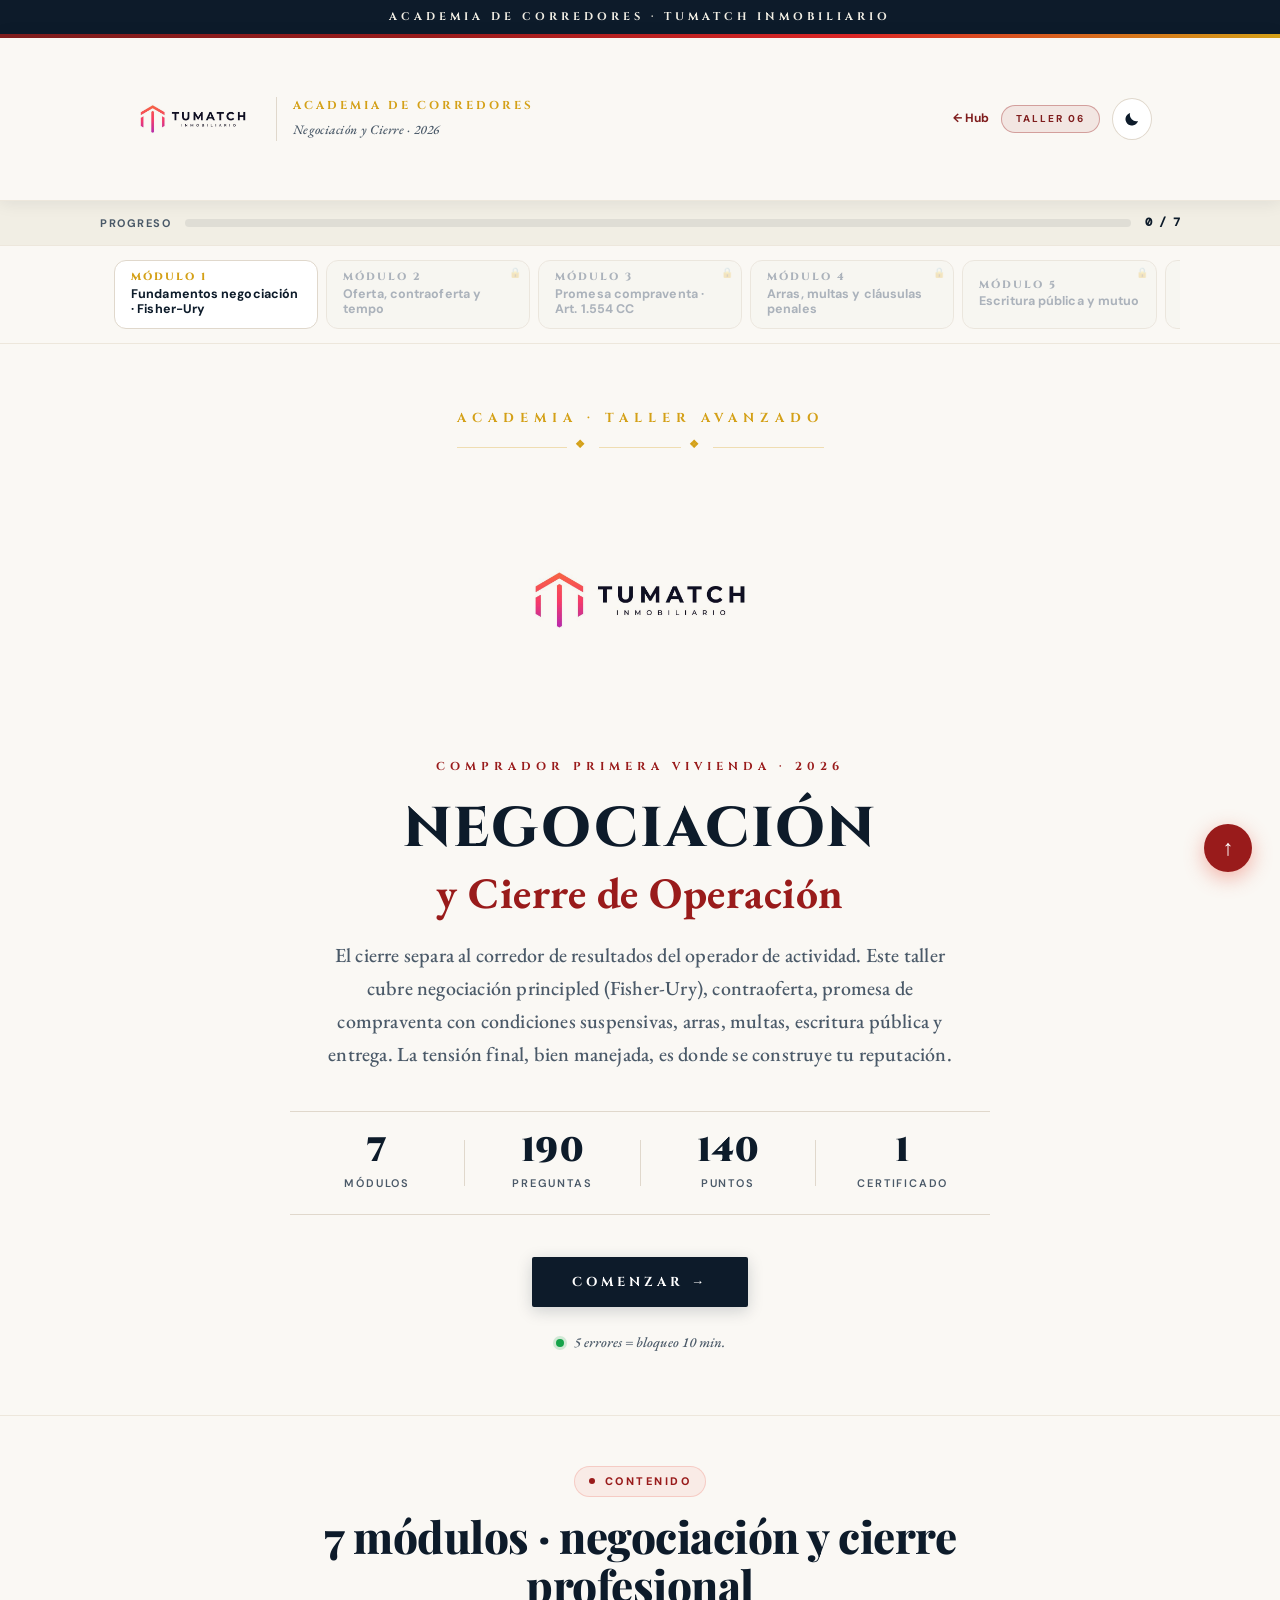
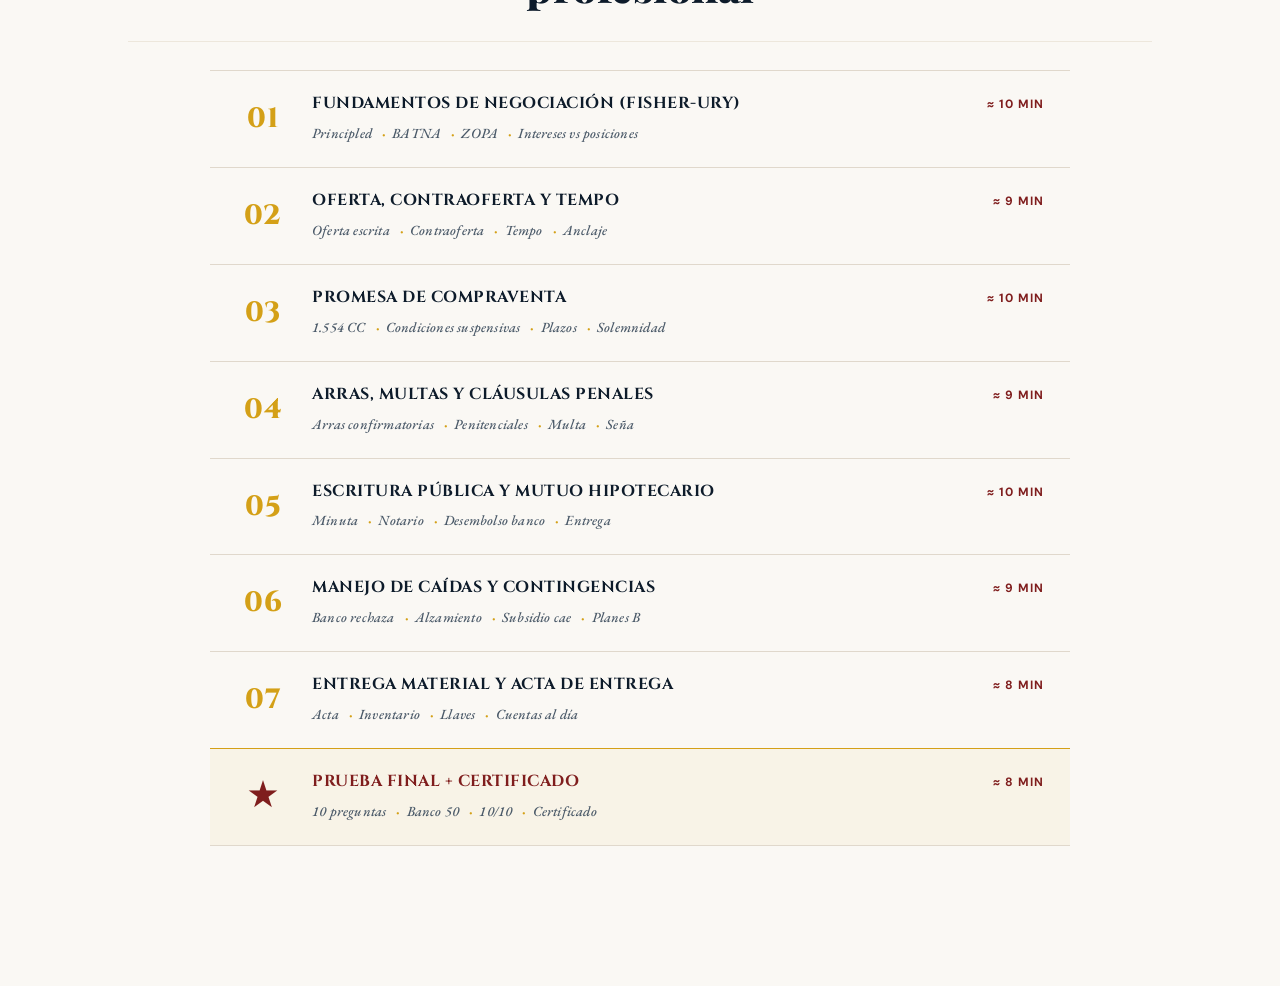
==== negociacion-cierre/index.html @ 911411d3 "Initial release · Academia Avanzada Comprador Primera Vivienda · 7 talleres avanzados 7 talleres con" ====
<!DOCTYPE html>
<html lang="es">
<head>
<meta charset="UTF-8"><meta name="viewport" content="width=device-width, initial-scale=1.0">
<title>TuMatch · Taller Avanzado · Negociación y Cierre</title>
<meta name="description" content="Taller avanzado TuMatch sobre negociación y cierre del primera vivienda: promesa, condiciones suspensivas, multas, contraoferta, negociación principled Fisher-Ury, arras y escritura.">
<link rel="preconnect" href="https://fonts.googleapis.com"><link rel="preconnect" href="https://fonts.gstatic.com" crossorigin>
<link href="https://fonts.googleapis.com/css2?family=Cormorant+Garamond:ital,wght@0,500;0,600;0,700;1,500;1,700&family=Cinzel:wght@500;600;700;800;900&family=EB+Garamond:ital,wght@0,400;0,500;0,600;0,700;0,800;1,400;1,600;1,700&display=swap" rel="stylesheet">
<link rel="stylesheet" href="../styles.css">
<script>(function(){ try{ var s = localStorage.getItem('tumatch_theme'); if (s === 'dark' || s === 'light') document.documentElement.setAttribute('data-theme', s); }catch(e){} })();</script>
<style>
:root{--coral:#991B1B;--coralDk:#7F1D1D;--pink:#B91C1C;--mag:#DC2626;--gold:#D4A017;--purple:#7F1D1D;--teal:#0EA5A0}
.grad-stripe{background:linear-gradient(90deg,#7F1D1D,#991B1B,#DC2626,#D4A017)!important}
.progress-fill{background:linear-gradient(90deg,#7F1D1D,#991B1B,#DC2626)!important}
.taller-badge{color:#7F1D1D!important;background:rgba(153,27,27,.08)!important;border-color:rgba(153,27,27,.35)!important}
.brand-tagline-l1{color:#D4A017!important}.hero-eyebrow-line{color:#991B1B!important}.hero-title em{color:#991B1B!important}.sec-tag .dot{background:#991B1B!important}
</style>
</head>
<body>
<div class="academy-bar"><span class="academy-bar-inner">Academia de Corredores · TuMatch Inmobiliario</span></div>
<header class="hdr"><div class="grad-stripe"></div><div class="hdr-row">
<a class="brand-logo" href="#" onclick="TMApp.goToModule(0);return false;"><img class="brand-img" id="brandLogoImg" src="assets/tumatch_horizontal_positivo.jpg" alt="TuMatch"><div class="brand-tagline"><div class="brand-tagline-l1">Academia de Corredores</div><div class="brand-tagline-l2">Negociación y Cierre · 2026</div></div></a>
<div class="hdr-actions"><a href="../" style="font-size:12px;text-decoration:none;color:#7F1D1D;font-weight:700">← Hub</a><span class="taller-badge">Taller 06</span><button class="theme-toggle" id="themeToggle"><svg class="tt-sun" viewBox="0 0 24 24" width="18" height="18"><circle cx="12" cy="12" r="4.5" fill="currentColor"/><g stroke="currentColor" stroke-width="1.8" stroke-linecap="round"><line x1="12" y1="2.5" x2="12" y2="5"/><line x1="12" y1="19" x2="12" y2="21.5"/><line x1="2.5" y1="12" x2="5" y2="12"/><line x1="19" y1="12" x2="21.5" y2="12"/></g></svg><svg class="tt-moon" viewBox="0 0 24 24" width="18" height="18"><path d="M20 14.5A8.5 8.5 0 0 1 9.5 4 8.5 8.5 0 1 0 20 14.5Z" fill="currentColor"/></svg></button></div>
</div></header>
<div class="progress-wrap"><div class="progress-inner"><span class="progress-label">Progreso</span><div class="progress-track"><div class="progress-fill" id="progressFill" style="width:0%"></div></div><span class="progress-num" id="progressNum">0 / 7</span></div></div>
<nav class="modnav"><div class="modnav-inner" id="modnavInner"></div></nav>

<section class="module active" id="mod-0"><div class="hero-new"><div class="hero-new-inner">
<div class="hero-academy-mark">Academia · Taller Avanzado</div>
<img class="hero-logo" id="heroLogoImg" src="assets/tumatch_horizontal_positivo.jpg" alt="TuMatch">
<div class="hero-eyebrow-line">Comprador Primera Vivienda · 2026</div>
<h1 class="hero-title">Negociación<br><em>y Cierre de Operación</em></h1>
<p class="hero-lead">El cierre separa al corredor de resultados del operador de actividad. Este taller cubre negociación principled (Fisher-Ury), contraoferta, promesa de compraventa con condiciones suspensivas, arras, multas, escritura pública y entrega. La tensión final, bien manejada, es donde se construye tu reputación.</p>
<div class="hero-meta"><div class="hero-meta-item"><div class="hero-meta-num">7</div><div class="hero-meta-lbl">Módulos</div></div><div class="hero-meta-sep"></div><div class="hero-meta-item"><div class="hero-meta-num">190</div><div class="hero-meta-lbl">Preguntas</div></div><div class="hero-meta-sep"></div><div class="hero-meta-item"><div class="hero-meta-num">140</div><div class="hero-meta-lbl">Puntos</div></div><div class="hero-meta-sep"></div><div class="hero-meta-item"><div class="hero-meta-num">1</div><div class="hero-meta-lbl">Certificado</div></div></div>
<div id="resumeBanner" class="resume-banner" style="display:none"><div class="resume-banner-icon">📖</div><div class="resume-banner-body"><div class="resume-banner-title">Avance guardado</div><div class="resume-banner-text" id="resumeBannerText">Continúa donde quedaste.</div></div><button class="btn btn-primary resume-banner-btn" id="resumeBannerBtn">Continuar →</button></div>
<div class="hero-cta-row"><button class="hero-cta-new" onclick="TMApp.startModule(1)" id="heroStartBtn">Comenzar →</button></div>
<div class="hero-save-hint"><span class="save-dot"></span><span>5 errores = bloqueo 10 min.</span></div>
</div></div>
<div class="page"><div class="sec-header" style="text-align:center"><div class="sec-tag" style="margin-left:auto;margin-right:auto"><span class="dot"></span>Contenido</div><h2 class="sec-h2" style="margin-left:auto;margin-right:auto;max-width:760px">7 módulos · negociación y cierre profesional</h2></div>
<div class="mod-timeline">
<div class="mod-t-item" onclick="TMApp.startModule(1)"><div class="mod-t-num">01</div><div class="mod-t-body"><div class="mod-t-head"><div class="mod-t-title">Fundamentos de negociación (Fisher-Ury)</div><div class="mod-t-time">≈ 10 min</div></div><div class="mod-t-keys"><span>Principled</span><span>BATNA</span><span>ZOPA</span><span>Intereses vs posiciones</span></div></div></div>
<div class="mod-t-item" onclick="TMApp.startModule(2)"><div class="mod-t-num">02</div><div class="mod-t-body"><div class="mod-t-head"><div class="mod-t-title">Oferta, contraoferta y tempo</div><div class="mod-t-time">≈ 9 min</div></div><div class="mod-t-keys"><span>Oferta escrita</span><span>Contraoferta</span><span>Tempo</span><span>Anclaje</span></div></div></div>
<div class="mod-t-item" onclick="TMApp.startModule(3)"><div class="mod-t-num">03</div><div class="mod-t-body"><div class="mod-t-head"><div class="mod-t-title">Promesa de compraventa</div><div class="mod-t-time">≈ 10 min</div></div><div class="mod-t-keys"><span>1.554 CC</span><span>Condiciones suspensivas</span><span>Plazos</span><span>Solemnidad</span></div></div></div>
<div class="mod-t-item" onclick="TMApp.startModule(4)"><div class="mod-t-num">04</div><div class="mod-t-body"><div class="mod-t-head"><div class="mod-t-title">Arras, multas y cláusulas penales</div><div class="mod-t-time">≈ 9 min</div></div><div class="mod-t-keys"><span>Arras confirmatorias</span><span>Penitenciales</span><span>Multa</span><span>Seña</span></div></div></div>
<div class="mod-t-item" onclick="TMApp.startModule(5)"><div class="mod-t-num">05</div><div class="mod-t-body"><div class="mod-t-head"><div class="mod-t-title">Escritura pública y mutuo hipotecario</div><div class="mod-t-time">≈ 10 min</div></div><div class="mod-t-keys"><span>Minuta</span><span>Notario</span><span>Desembolso banco</span><span>Entrega</span></div></div></div>
<div class="mod-t-item" onclick="TMApp.startModule(6)"><div class="mod-t-num">06</div><div class="mod-t-body"><div class="mod-t-head"><div class="mod-t-title">Manejo de caídas y contingencias</div><div class="mod-t-time">≈ 9 min</div></div><div class="mod-t-keys"><span>Banco rechaza</span><span>Alzamiento</span><span>Subsidio cae</span><span>Planes B</span></div></div></div>
<div class="mod-t-item" onclick="TMApp.startModule(7)"><div class="mod-t-num">07</div><div class="mod-t-body"><div class="mod-t-head"><div class="mod-t-title">Entrega material y acta de entrega</div><div class="mod-t-time">≈ 8 min</div></div><div class="mod-t-keys"><span>Acta</span><span>Inventario</span><span>Llaves</span><span>Cuentas al día</span></div></div></div>
<div class="mod-t-item mod-t-final"><div class="mod-t-num">★</div><div class="mod-t-body"><div class="mod-t-head"><div class="mod-t-title">Prueba final + Certificado</div><div class="mod-t-time">≈ 8 min</div></div><div class="mod-t-keys"><span>10 preguntas</span><span>Banco 50</span><span>10/10</span><span>Certificado</span></div></div></div>
</div></div></section>

<section class="module" id="mod-1"><div class="page"><div class="sec-header"><div class="sec-tag"><span class="dot"></span>Módulo 1 · Fundamentos de negociación · Fisher-Ury</div><h2 class="sec-h2">Separar persona de problema, centrar en intereses</h2><p class="sec-desc">El método Principled Negotiation de Fisher y Ury (Harvard Project 1981) es el estándar mundial en negociación compleja. Principios: 1) Separa personas del problema. 2) Céntrate en intereses, no posiciones. 3) Genera opciones de mutuo beneficio. 4) Usa criterios objetivos. Aplicado al corretaje, transforma tensiones en acuerdos sostenibles.</p></div>
<div class="grid-2" style="gap:22px"><div class="card" style="border-left:4px solid #991B1B"><div style="font-size:12px;font-weight:800;color:#7F1D1D;margin-bottom:16px;text-transform:uppercase;letter-spacing:1.5px">Conceptos clave</div><ul class="checklist">
<li><strong>BATNA:</strong> Best Alternative To Negotiated Agreement (qué pasa si no hay acuerdo). El corredor debe conocer el BATNA del cliente para no aceptar acuerdos malos.</li>
<li><strong>ZOPA:</strong> Zone Of Possible Agreement. Intersección entre precio máximo comprador y precio mínimo vendedor.</li>
<li><strong>Intereses vs posiciones:</strong> Posición es "quiero $X"; interés es el por qué detrás (seguridad, tiempo, retirarse).</li>
<li><strong>Opciones creativas:</strong> Plazo extendido, muebles incluidos, cierre diferido, etc. A veces sacan el acuerdo sin tocar precio.</li>
</ul></div><div class="card" style="border-left:4px solid #D4A017"><div style="font-size:12px;font-weight:800;color:#92400E;margin-bottom:16px;text-transform:uppercase;letter-spacing:1.5px">Aplicación a primera vivienda</div><ul class="checklist">
<li>Escucha intereses del vendedor (¿apura venta? ¿piso para retirarse? ¿mudanza al extranjero?)</li>
<li>Presenta oferta con fundamento técnico (tasación, comparables)</li>
<li>Separa personas: no lleves ego tuyo ni del cliente a la mesa</li>
<li>Opciones creativas: incluir muebles, adelantar entrega, diferir pie, etc.</li>
<li>Criterios objetivos: avalúo, tasación, precios comparables validados</li>
</ul></div></div>
<div id="quiz-1" class="quiz-gate"></div></div></section>

<section class="module" id="mod-2"><div class="page"><div class="sec-header"><div class="sec-tag"><span class="dot"></span>Módulo 2 · Oferta, Contraoferta y Tempo</div><h2 class="sec-h2">La coreografía del pre-cierre</h2><p class="sec-desc">La oferta escrita es el primer movimiento formal. La contraoferta, el segundo. El tempo (timing) entre movimientos comunica seriedad o desespero. Una oferta bien estructurada incluye precio, plazo de respuesta, condiciones suspensivas y validez temporal.</p></div>
<div style="overflow-x:auto;margin-bottom:20px"><table class="barrio-table"><thead><tr><th>Elemento</th><th>Descripción</th><th>Buena práctica</th></tr></thead><tbody>
<tr><td><strong>Precio</strong></td><td>Monto ofrecido en UF o $</td><td>Ancla basada en tasación + comparables, no capricho</td></tr>
<tr><td><strong>Plazo respuesta</strong></td><td>Tiempo para que el vendedor acepte/rechace/contraoferte</td><td>48-72 horas habitual; evita urgencias fabricadas</td></tr>
<tr><td><strong>Condiciones suspensivas</strong></td><td>Eventos que deben cumplirse (pre-aprobación, tasación ok, etc.)</td><td>Específicas y verificables; no ambiguas</td></tr>
<tr><td><strong>Validez</strong></td><td>Hasta cuándo es vinculante la oferta</td><td>Coherente con el plazo de respuesta</td></tr>
<tr><td><strong>Condición plazo entrega</strong></td><td>Cuándo se entrega el inmueble</td><td>Alinear con mudanza del vendedor y necesidad del comprador</td></tr>
<tr><td><strong>Seña / reserva</strong></td><td>Monto pagado para reserva (3-5% típico)</td><td>Siempre con recibo y cláusula de devolución si cae condición</td></tr>
</tbody></table></div>
<div id="quiz-2" class="quiz-gate"></div></div></section>

<section class="module" id="mod-3"><div class="page"><div class="sec-header"><div class="sec-tag"><span class="dot"></span>Módulo 3 · Promesa de Compraventa</div><h2 class="sec-h2">El contrato que te obliga antes de la escritura</h2><p class="sec-desc">La promesa de compraventa es contrato regulado por el Art. 1.554 CC: debe ser escrita, contener plazo o condición que fije época de la celebración, especificar de tal modo el contrato que solo falten declaraciones o tradición, y referirse a una cosa lícita. Sin estos requisitos la promesa es nula.</p></div>
<div class="grid-2" style="gap:22px"><div class="card" style="border-left:4px solid #991B1B"><div style="font-size:12px;font-weight:800;color:#7F1D1D;margin-bottom:16px;text-transform:uppercase;letter-spacing:1.5px">Elementos obligatorios Art. 1.554 CC</div><ul class="checklist">
<li>Por escrito (puede ser privada con firmas autorizadas ante notario o escritura pública)</li>
<li>Plazo o condición que fije la época del contrato definitivo</li>
<li>Identificación específica del contrato futuro (precio, inmueble, partes)</li>
<li>Cosa lícita (inmueble no prohibido o afecto)</li>
</ul></div><div class="card" style="border-left:4px solid #D4A017"><div style="font-size:12px;font-weight:800;color:#92400E;margin-bottom:16px;text-transform:uppercase;letter-spacing:1.5px">Condiciones suspensivas típicas</div><ul class="checklist">
<li><strong>Pre-aprobación bancaria</strong> del comprador (banco a elegir)</li>
<li><strong>Tasación bancaria conforme</strong> (valor ≥ X)</li>
<li><strong>Estudio de títulos aprobado</strong> sin observaciones</li>
<li><strong>Alzamiento de hipoteca</strong> del vendedor</li>
<li><strong>Subsidio DS1 aprobado</strong> (si aplica)</li>
<li><strong>Entrega libre de deudas municipales y de gastos comunes</strong></li>
</ul></div></div>
<div class="info-box warn"><span class="info-icon">⚠️</span><div class="info-text"><strong>Plazo típico entre promesa y escritura:</strong> 30 a 60 días. Incluye tasación bancaria, alzamiento de hipoteca si aplica, estudio de títulos, minuta notarial y coordinación de firma. Plazos más largos requieren justificación.</div></div>
<div id="quiz-3" class="quiz-gate"></div></div></section>

<section class="module" id="mod-4"><div class="page"><div class="sec-header"><div class="sec-tag"><span class="dot"></span>Módulo 4 · Arras, Multas y Cláusulas Penales</div><h2 class="sec-h2">Lo que pasa si alguien se arrepiente</h2><p class="sec-desc">Las arras (Art. 1.803 y 1.805 CC) son una cantidad entregada al celebrar la promesa. Pueden ser 'confirmatorias' (parte del precio) o 'penitenciales' (autorizan arrepentimiento con pago). La cláusula penal (Art. 1.535 CC) fija multa por incumplimiento injustificado.</p></div>
<div style="overflow-x:auto;margin-bottom:20px"><table class="barrio-table"><thead><tr><th>Figura</th><th>Función</th><th>Efecto</th></tr></thead><tbody>
<tr><td><strong>Arras confirmatorias</strong></td><td>Parte anticipada del precio</td><td>No autorizan retracto; se imputan al precio final</td></tr>
<tr><td><strong>Arras penitenciales</strong></td><td>Permiten retractarse del contrato</td><td>Comprador pierde arras / Vendedor restituye el doble · Art. 1.803 CC</td></tr>
<tr><td><strong>Cláusula penal</strong></td><td>Multa estipulada por incumplimiento</td><td>Protege al cumplidor; típicamente doble o triple de la seña</td></tr>
<tr><td><strong>Seña de reserva (pre-promesa)</strong></td><td>Pago simbólico para reservar</td><td>Se imputa a precio o se devuelve si la promesa no se concreta</td></tr>
</tbody></table></div>
<div class="info-box info"><span class="info-icon">💡</span><div class="info-text"><strong>Práctica:</strong> si no se especifica, las arras se presumen confirmatorias (no permiten retractarse). Para dar derecho a retractación, la cláusula debe pactarlo expresamente como 'arras penitenciales'. Lee siempre con atención.</div></div>
<div id="quiz-4" class="quiz-gate"></div></div></section>

<section class="module" id="mod-5"><div class="page"><div class="sec-header"><div class="sec-tag"><span class="dot"></span>Módulo 5 · Escritura Pública y Mutuo Hipotecario</div><h2 class="sec-h2">El acto definitivo ante notario</h2><p class="sec-desc">La escritura pública de compraventa se otorga ante notario, con todas las partes presentes o representadas. Incluye el mutuo hipotecario del banco, el alzamiento de hipoteca previa si aplica y la entrega de fondos. Es el acto que transfiere el dominio — pendiente solo de inscripción CBR.</p></div>
<div style="overflow-x:auto;margin-bottom:20px"><table class="barrio-table"><thead><tr><th>Hito</th><th>Responsable</th><th>Resultado</th></tr></thead><tbody>
<tr><td><strong>Revisión de minuta</strong></td><td>Notario + partes + abogados</td><td>Observaciones resueltas antes de firma</td></tr>
<tr><td><strong>Firma escritura compraventa</strong></td><td>Vendedor + comprador + notario</td><td>Documento público otorgado</td></tr>
<tr><td><strong>Firma mutuo hipotecario</strong></td><td>Banco + comprador + notario</td><td>Crédito otorgado con garantía hipotecaria</td></tr>
<tr><td><strong>Alzamiento hipoteca vendedor</strong></td><td>Banco del vendedor + notario</td><td>Inmueble libre de la hipoteca anterior</td></tr>
<tr><td><strong>Pago a vendedor</strong></td><td>Notario retiene hasta inscripción CBR</td><td>Protege al banco comprador y al comprador</td></tr>
<tr><td><strong>Inscripción CBR</strong></td><td>Conservador</td><td>Dominio y hipoteca oficialmente inscritos (10-45 días)</td></tr>
<tr><td><strong>Entrega llaves</strong></td><td>Partes + corredor</td><td>Posesión material al comprador</td></tr>
</tbody></table></div>
<div id="quiz-5" class="quiz-gate"></div></div></section>

<section class="module" id="mod-6"><div class="page"><div class="sec-header"><div class="sec-tag"><span class="dot"></span>Módulo 6 · Caídas y Contingencias</div><h2 class="sec-h2">Qué hacer cuando algo se rompe</h2><p class="sec-desc">10-20% de las promesas de primera vivienda tienen algún contratiempo: banco que cambia términos, tasación baja, subsidio que no aparece, alzamiento que se atasca, Dicom que aparece tarde. El corredor profesional anticipa, comunica proactivamente y sostiene la operación con planes B pensados con antelación.</p></div>
<div style="overflow-x:auto;margin-bottom:20px"><table class="barrio-table"><thead><tr><th>Contingencia</th><th>Acción del corredor</th><th>Plan B</th></tr></thead><tbody>
<tr><td><strong>Banco cambia tasa post pre-aprobación</strong></td><td>Verificar condiciones oficiales; negociar con ejecutivo</td><td>Presentar alternativas de los otros 2 bancos pre-aprobados</td></tr>
<tr><td><strong>Tasación bajo precio pactado</strong></td><td>Comunicar al vendedor; renegociar o aumentar pie</td><td>Pedir re-tasación con comparables adicionales / segundo banco</td></tr>
<tr><td><strong>Subsidio MINVU rechazado o atrasado</strong></td><td>Apelar; postular siguiente llamado</td><td>Leasing habitacional con convenios DS1</td></tr>
<tr><td><strong>Alzamiento hipoteca vendedor atasca</strong></td><td>Coordinar banco vendedor + vendedor; mediar</td><td>Extender plazo promesa o pago parcial como garantía</td></tr>
<tr><td><strong>Dicom inesperado del comprador</strong></td><td>Documentar cierres y pagar pendientes</td><td>Re-presentar al banco tras actualización; leasing como plan B</td></tr>
<tr><td><strong>Vendedor se arrepiente</strong></td><td>Activar cláusula penal o arras penitenciales</td><td>Compensación + reasignación del comprador a otra propiedad</td></tr>
<tr><td><strong>Certificado CBR con observación</strong></td><td>Resolver con abogado antes de firma</td><td>Extender plazo promesa; si no se resuelve, activar condición suspensiva</td></tr>
</tbody></table></div>
<div class="info-box warn"><span class="info-icon">🛡️</span><div class="info-text"><strong>Regla:</strong> comunica las contingencias 48 horas antes de la fecha crítica, no el mismo día. El cliente se siente acompañado; no sorprendido.</div></div>
<div id="quiz-6" class="quiz-gate"></div></div></section>

<section class="module" id="mod-7"><div class="page"><div class="sec-header"><div class="sec-tag"><span class="dot"></span>Módulo 7 · Entrega Material y Acta de Entrega</div><h2 class="sec-h2">El cierre operativo · donde se gana o pierde el referido</h2><p class="sec-desc">La entrega material es el último acto operativo. Un acta bien hecha protege al comprador y cierra limpiamente el ciclo. Los detalles de esta etapa construyen (o destruyen) la confianza final. Aquí se gana o pierde el NPS y, con él, los referidos.</p></div>
<div class="grid-2" style="gap:22px"><div class="card" style="border-left:4px solid #991B1B"><div style="font-size:12px;font-weight:800;color:#7F1D1D;margin-bottom:16px;text-transform:uppercase;letter-spacing:1.5px">Acta de entrega: qué incluir</div><ul class="checklist">
<li>Fecha, hora, lugar de la entrega</li>
<li>Partes presentes (vendedor + comprador + corredor)</li>
<li><strong>Inventario:</strong> muebles, artefactos, llaves, controles, tarjetas</li>
<li>Estado de conservación: observaciones + fotos adjuntas</li>
<li>Lecturas de servicios: medidor eléctrico, agua, gas</li>
<li>Certificados entregados: uso en copropiedad, manual, planos, libros</li>
<li>Firmas de ambas partes + corredor testigo</li>
</ul></div><div class="card" style="border-left:4px solid #D4A017"><div style="font-size:12px;font-weight:800;color:#92400E;margin-bottom:16px;text-transform:uppercase;letter-spacing:1.5px">Checklist pre-entrega (48 horas antes)</div><ul class="checklist">
<li>Cuentas de servicios al día (luz, agua, gas, internet, TV cable)</li>
<li>Gastos comunes al día + certificado del administrador</li>
<li>Contribuciones al día según periodo del vendedor</li>
<li>Llaves originales, copias y de cerraduras adicionales</li>
<li>Controles de portón, alarma, TV digital</li>
<li>Manual del hogar entregado (si es nuevo)</li>
<li>Propiedad limpia y vacía (o con inventario pactado)</li>
</ul></div></div>
<div class="info-box info"><span class="info-icon">🏆</span><div class="info-text"><strong>Regla de oro TuMatch:</strong> el día de la entrega, agrega algo pequeño pero memorable (canasta de bienvenida, nota manuscrita, tarjeta con tus contactos). Ese detalle sobrevive en la memoria del cliente durante años — y se convierte en referidos.</div></div>
<div id="quiz-7" class="quiz-gate"></div></div></section>

<section class="module" id="mod-final"><div class="page"><div class="final-test-intro"><h2>Prueba final · 10 preguntas</h2><p>Dominio completo de negociación y cierre. 10/10 aprueba. Banco rotativo de 50.</p><div class="test-stats"><div class="test-stat"><div class="num">10</div><div class="lbl">Mostradas</div></div><div class="test-stat"><div class="num">50</div><div class="lbl">Banco</div></div><div class="test-stat"><div class="num">10/10</div><div class="lbl">Aprobar</div></div></div></div><div id="final-quiz"></div></div></section>

<section class="module" id="mod-done"><div class="page"><div class="sec-header" style="text-align:center"><div class="sec-tag" style="margin-left:auto;margin-right:auto"><span class="dot"></span>Conclusión</div><h2 class="sec-h2" style="margin-left:auto;margin-right:auto;max-width:700px">Dominas el cierre profesional</h2></div>
<div class="cert-section" style="margin-top:50px"><div class="sec-header"><div class="sec-tag"><span class="dot"></span>Certificado</div><h2 class="sec-h2">Descarga tu certificado</h2></div>
<div class="cert-name-form"><label for="tmCertNameInput">Nombre completo:</label><input type="text" id="tmCertNameInput" placeholder="Ej: María José Pérez González" maxlength="60" oninput="TMApp.updateCertName(this.value)" autocomplete="name"></div>
<div class="tm-cert" id="tmCert"><div class="tm-cert-border"><div class="tm-cert-corner tl"></div><div class="tm-cert-corner tr"></div><div class="tm-cert-corner bl"></div><div class="tm-cert-corner br"></div>
<div class="tm-cert-logo-block"><img class="tm-cert-logo-img" src="assets/tumatch_horizontal_positivo.jpg" alt="TuMatch"></div>
<div class="tm-cert-eyebrow">Certificado Oficial de Reconocimiento</div>
<h1 class="tm-cert-title">Negociación y Cierre<br><em>Taller Avanzado · Comprador Primera Vivienda</em></h1>
<div class="tm-cert-divider"></div><div class="tm-cert-subtitle">Taller Avanzado 06 · Academia TuMatch · 2026</div>
<p class="tm-cert-intro">Se otorga el presente reconocimiento a</p>
<div class="tm-cert-name" id="tmCertName">_______________________________</div>
<p class="tm-cert-body">Por haber completado satisfactoriamente los siete módulos del taller avanzado sobre negociación y cierre del comprador primera vivienda, demostrando dominio en método Principled (Fisher-Ury), BATNA/ZOPA, oferta y contraoferta, promesa bajo Art. 1.554 CC, arras y cláusulas penales (Arts. 1.803 y 1.535 CC), escritura pública con mutuo hipotecario, manejo de contingencias y entrega material con acta profesional.</p>
<div class="tm-cert-modules-block"><div class="tm-cert-modules-title">Módulos aprobados</div><ol class="tm-cert-modules" id="tmCertModules"></ol><div class="tm-cert-final-badge"><span class="badge-label">Calificación final</span><span class="badge-score">10<span class="badge-slash">/</span>10</span><span class="badge-sub">Aprobada</span></div></div>
<div class="tm-cert-footer"><div class="tm-cert-date" id="tmCertDate">Santiago, —</div><div class="tm-cert-seal"><div class="tm-cert-seal-mark"><img src="assets/tumatch_simbolo_positivo.jpg" alt="TuMatch"></div><div class="tm-cert-seal-label">Sello de<br>reconocimiento</div></div><div class="tm-cert-sign"><div class="tm-cert-stamp"><svg viewBox="0 0 240 240" class="tm-cert-stamp-svg"><defs><path id="tmAT6" d="M 34,120 A 86,86 0 0 1 206,120" fill="none"/><path id="tmAB6" d="M 38,120 A 82,82 0 0 0 202,120" fill="none"/></defs><circle cx="120" cy="120" r="114" fill="none" stroke="#0D1B2A" stroke-width="4"/><circle cx="120" cy="120" r="108" fill="none" stroke="#D4A017" stroke-width="0.8"/><circle cx="120" cy="120" r="100" fill="none" stroke="#991B1B" stroke-width="2.2"/><text font-family="Cinzel" font-size="12" font-weight="800" letter-spacing="4.5" fill="#0D1B2A"><textPath href="#tmAT6" startOffset="50%" text-anchor="middle">TUMATCH · INMOBILIARIO</textPath></text><text font-family="Cinzel" font-size="9" font-weight="700" letter-spacing="5" fill="#7F1D1D"><textPath href="#tmAB6" startOffset="50%" text-anchor="middle">CIERRE · 2026</textPath></text><text x="120" y="108" font-family="Cinzel" font-size="12" font-weight="700" letter-spacing="3.5" text-anchor="middle" fill="#0D1B2A">APROBADO</text><text x="120" y="140" font-family="Cinzel" font-size="28" font-weight="900" letter-spacing="3" text-anchor="middle" fill="#991B1B">10/10</text><text x="120" y="168" font-family="EB Garamond" font-style="italic" font-weight="600" font-size="13" text-anchor="middle" fill="#0D1B2A">corredor certificado</text></svg></div><div class="tm-cert-sign-line"></div><div class="tm-cert-sign-name">Dirección de Taller</div><div class="tm-cert-sign-role">TuMatch Inmobiliario</div></div></div>
</div></div>
<div class="tm-cert-actions"><button class="btn btn-primary" onclick="TMApp.printCertificate()">🖨️ Imprimir</button><button class="btn btn-success" onclick="TMApp.downloadCertificate(this)">⬇️ Descargar PNG</button></div>
</div>
<div style="margin-top:60px"><div class="sec-header"><div class="sec-tag"><span class="dot"></span>Reglas de oro</div><h2 class="sec-h2">10 reglas de negociación y cierre</h2></div><div id="gold-rules" style="display:grid;grid-template-columns:1fr 1fr;gap:18px"></div></div>
<div class="crm-msg"><span style="font-size:56px;display:block;margin-bottom:12px">🤝</span><h3>Aplica hoy</h3><p>En tu próxima oferta, define intereses del vendedor (no solo precio). Estructura la promesa con condiciones suspensivas específicas. Anticipa 2 contingencias posibles.</p><div style="margin-top:26px;display:flex;gap:10px;flex-wrap:wrap;justify-content:center"><a href="../" class="btn btn-light">🎓 Otros talleres</a><button class="btn btn-light" onclick="TMApp.restart()">↻ Reiniciar</button></div></div>
</div></section>

<button class="back-top" onclick="window.scrollTo({top:0,behavior:'smooth'})">↑</button>
<script src="../app-core.js"></script><script src="quiz-data.js"></script><script src="app.js"></script>
</body></html>
---- styles.css ----
@import url('https://fonts.googleapis.com/css2?family=Playfair+Display:ital,wght@0,700;0,800;1,700&family=DM+Sans:wght@300;400;500;600;700&family=DM+Mono:wght@400;500&display=swap');

:root{
  /* Brand — nunca cambia entre temas */
  --brand-navy:#0D1B2A;
  --brand-cream:#FAF8F4;
  --navy:#0D1B2A;
  --navyLt:#152335;
  --navyCard:#1C2F44;
  --coral:#E85D4A;
  --coralDk:#C94432;
  --pink:#E8307A;
  --mag:#C42D8E;
  --purple:#8B2FC9;
  --teal:#0EA5A0;
  --gold:#D4A017;
  --white:#FFFFFF;
  --off:#F6F5F0;
  --warm:#FAF8F4;
  --slate:#4A5968;
  --slateLt:#6B7A8D;
  --light:#B8C5D0;
  --border:#E0D8CC;
  --borderSoft:#EDE7DC;
  --green:#16A34A;
  --greenDk:#15803D;
  --orange:#EA580C;
  --red:#DC2626;
  /* Tokens semánticos de UI (light) */
  --ui-bg:#FAF8F4;
  --ui-surface:#FFFFFF;
  --ui-surface-soft:#F6F5F0;
  --ui-surface-tint:#F1EEE4;
  --ui-text:#0D1B2A;
  --ui-text-soft:#4A5968;
  --ui-text-muted:#6B7A8D;
  --ui-border:#E0D8CC;
  --ui-border-soft:#EDE7DC;
  color-scheme:light;
}
[data-theme="dark"]{
  --ui-bg:#0E1621;
  --ui-surface:#17202E;
  --ui-surface-soft:#141C27;
  --ui-surface-tint:#1C2838;
  --ui-text:#ECECF2;
  --ui-text-soft:#AFBDCE;
  --ui-text-muted:#8B98AB;
  --ui-border:#2A3548;
  --ui-border-soft:#1F2A3B;
  color-scheme:dark;
}
@media (prefers-color-scheme:dark){
  :root:not([data-theme="light"]){
    --ui-bg:#0E1621;
    --ui-surface:#17202E;
    --ui-surface-soft:#141C27;
    --ui-surface-tint:#1C2838;
    --ui-text:#ECECF2;
    --ui-text-soft:#AFBDCE;
    --ui-text-muted:#8B98AB;
    --ui-border:#2A3548;
    --ui-border-soft:#1F2A3B;
    color-scheme:dark;
  }
}

*,*::before,*::after{box-sizing:border-box;margin:0;padding:0}
html{scroll-behavior:smooth}
body{font-family:'DM Sans',sans-serif;background:var(--ui-bg);color:var(--ui-text);line-height:1.65;min-height:100vh;transition:background .25s ease,color .25s ease}

/* ============== ACADEMY BAR (banda superior) ============== */
.academy-bar{background:var(--navy);color:var(--white);text-align:center;padding:8px 20px;font-family:'Cinzel',serif;font-size:11px;font-weight:700;letter-spacing:4px;text-transform:uppercase}
.academy-bar-inner{display:inline-block;color:#F1EEE4}
@media(max-width:700px){.academy-bar{font-size:9.5px;letter-spacing:2.5px;padding:7px 14px}}

/* ============== HEADER (tema claro, igual al certificado) ============== */
.hdr{background:var(--warm);position:sticky;top:0;z-index:100;box-shadow:0 2px 16px rgba(13,27,42,.08);border-bottom:1px solid var(--borderSoft)}
.grad-stripe{height:4px;background:linear-gradient(90deg,var(--coral),var(--pink),var(--mag),var(--purple))}
.hdr-row{max-width:1080px;margin:0 auto;padding:16px 28px;display:flex;align-items:center;justify-content:space-between;gap:16px;flex-wrap:wrap}
.brand-logo{display:inline-flex;align-items:center;gap:18px;text-decoration:none;transition:opacity .15s}
.brand-logo:hover{opacity:.85}
.brand-tagline{display:flex;flex-direction:column;gap:3px;padding-left:16px;border-left:1.5px solid var(--border)}
.brand-tagline-l1{font-family:'Cinzel',serif;font-size:11.5px;font-weight:700;letter-spacing:3px;text-transform:uppercase;color:var(--gold)}
.brand-tagline-l2{font-family:'EB Garamond',serif;font-size:13px;font-style:italic;color:var(--slate);font-weight:500;letter-spacing:.3px}
@media(max-width:820px){.brand-tagline{display:none}}
.brand-img{height:130px;width:auto;display:block;object-fit:contain;mix-blend-mode:multiply}
@media(max-width:700px){.brand-img{height:78px}}
.taller-badge{font-size:10px;font-weight:700;letter-spacing:2px;text-transform:uppercase;color:var(--coralDk);background:rgba(232,93,74,.08);border:1.5px solid rgba(232,93,74,.35);border-radius:20px;padding:5px 14px}

/* ============== PROGRESS BAR ============== */
.progress-wrap{background:#F1EEE4;padding:12px 28px;border-bottom:1px solid var(--borderSoft)}
.progress-inner{max-width:1080px;margin:0 auto;display:flex;align-items:center;gap:14px;flex-wrap:wrap}
.progress-label{font-size:11px;font-weight:700;letter-spacing:1.5px;text-transform:uppercase;color:var(--slate);white-space:nowrap}
.progress-track{flex:1;min-width:200px;height:8px;background:rgba(13,27,42,.08);border-radius:20px;overflow:hidden;position:relative}
.progress-fill{height:100%;background:linear-gradient(90deg,var(--coral),var(--pink),var(--mag));border-radius:20px;transition:width .5s cubic-bezier(.22,.61,.36,1)}
.progress-num{font-family:'DM Mono',monospace;font-size:12px;font-weight:700;color:var(--navy);white-space:nowrap}

/* ============== MODULE NAV ============== */
.modnav{background:var(--warm);padding:0 28px;overflow-x:auto;border-bottom:1px solid var(--borderSoft)}
.modnav-inner{max-width:1080px;margin:0 auto;display:flex;gap:4px;padding:10px 0;white-space:nowrap}
.modnav-btn{padding:8px 16px;border-radius:8px;border:1px solid transparent;background:transparent;font-family:'DM Sans',sans-serif;font-size:12px;font-weight:600;color:var(--slate);cursor:pointer;transition:all .15s;flex-shrink:0;display:inline-flex;align-items:center;gap:7px;position:relative}
.modnav-btn .mod-n{font-family:'DM Mono',monospace;font-size:10px;opacity:.7}
.modnav-btn:hover:not(.locked){color:var(--navy);background:rgba(13,27,42,.05)}
.modnav-btn.active{color:var(--coralDk);background:rgba(232,93,74,.1);border-color:rgba(232,93,74,.35)}
.modnav-btn.locked{color:rgba(74,89,104,.4);cursor:not-allowed}
.modnav-btn.locked::after{content:'🔒';font-size:10px;margin-left:2px}
.modnav-btn.done{color:var(--greenDk)}
.modnav-btn.done::after{content:'✓';font-size:11px;margin-left:2px;color:var(--green)}

/* ============== MODULE SECTIONS ============== */
.module{display:none;animation:fadeIn .35s ease}
.module.active{display:block}
@keyframes fadeIn{from{opacity:0;transform:translateY(8px)}to{opacity:1;transform:translateY(0)}}

.page{max-width:1080px;margin:0 auto;padding:50px 28px 80px}

/* ============== HERO INTRO (legacy) ============== */
.hero{background:var(--warm);padding:60px 28px 70px;text-align:center;position:relative;color:var(--navy)}
.hero-inner{max-width:760px;margin:0 auto;position:relative;z-index:2}
.hero-eyebrow{display:inline-block;font-size:11px;font-weight:700;letter-spacing:3px;text-transform:uppercase;color:var(--coralDk);margin-bottom:24px}
.hero h1{font-family:'Cinzel',serif;font-size:clamp(30px,5vw,52px);line-height:1.12;margin-bottom:20px;font-weight:800;text-transform:uppercase;letter-spacing:1.5px}
.hero h1 em{color:var(--coralDk);font-style:normal;font-family:'EB Garamond',serif;text-transform:none;font-weight:700}
.hero-desc{font-size:17px;color:var(--slate);max-width:620px;margin:0 auto 36px;line-height:1.75;font-family:'EB Garamond',serif;font-weight:500}
.hero-pills{display:none}
.hero-cta{display:inline-flex;align-items:center;gap:10px;background:var(--navy);color:var(--white);border:none;border-radius:2px;padding:14px 36px;font-family:'Cinzel',serif;font-size:13px;font-weight:700;letter-spacing:3px;text-transform:uppercase;cursor:pointer;transition:all .2s}
.hero-cta:hover{background:var(--coralDk);transform:translateY(-1px)}

/* ============== HERO NEW (minimalista, tema claro) ============== */
.hero-new{background:var(--warm);padding:60px 28px 60px;text-align:center;position:relative;color:var(--navy);border-bottom:1px solid var(--borderSoft)}
.hero-new-inner{max-width:860px;margin:0 auto}
.hero-academy-mark{font-family:'Cinzel',serif;font-size:13px;font-weight:700;letter-spacing:6px;text-transform:uppercase;color:var(--gold);margin-bottom:22px;padding-bottom:18px;border-bottom:1px solid rgba(212,160,23,.3);display:inline-block;min-width:260px;position:relative}
.hero-academy-mark::before,.hero-academy-mark::after{content:'❖';position:absolute;bottom:-7px;color:var(--gold);font-size:11px;background:var(--warm);padding:0 8px}
.hero-academy-mark::before{left:30%}
.hero-academy-mark::after{right:30%}
.hero-cta-row{display:flex;justify-content:center;gap:14px;flex-wrap:wrap;margin-bottom:22px}
.hero-save-hint{display:inline-flex;align-items:center;gap:10px;margin:0 auto;font-family:'EB Garamond',serif;font-size:14px;color:var(--slate);font-style:italic;max-width:520px;line-height:1.5;font-weight:500}
.save-dot{width:8px;height:8px;border-radius:50%;background:var(--green);box-shadow:0 0 0 3px rgba(22,163,74,.18);flex-shrink:0;animation:savePulse 2.4s ease-in-out infinite}
@keyframes savePulse{0%,100%{box-shadow:0 0 0 3px rgba(22,163,74,.18)}50%{box-shadow:0 0 0 6px rgba(22,163,74,.08)}}

/* ============== RESUME BANNER ============== */
.resume-banner{display:flex;align-items:center;gap:18px;background:linear-gradient(135deg,#FEF9F5,#FFFFFF);border:1.5px solid var(--coral);border-radius:14px;padding:18px 22px;max-width:640px;margin:0 auto 24px;text-align:left;box-shadow:0 4px 18px rgba(232,93,74,.12)}
.resume-banner-icon{font-size:32px;flex-shrink:0}
.resume-banner-body{flex:1;min-width:0}
.resume-banner-title{font-family:'Cinzel',serif;font-size:13px;font-weight:700;letter-spacing:2px;text-transform:uppercase;color:var(--coralDk);margin-bottom:4px}
.resume-banner-text{font-family:'EB Garamond',serif;font-size:15.5px;color:var(--navy);line-height:1.5;font-weight:500}
.resume-banner-btn{flex-shrink:0;white-space:nowrap}
@media(max-width:600px){.resume-banner{flex-direction:column;text-align:center}.resume-banner-btn{width:100%;justify-content:center}}
.hero-logo{height:260px;width:auto;max-width:100%;display:block;margin:0 auto 28px;mix-blend-mode:multiply;object-fit:contain}
@media(max-width:700px){.hero-logo{height:170px;margin-bottom:20px}}
.hero-eyebrow-line{font-family:'Cinzel',serif;font-size:11.5px;font-weight:700;letter-spacing:5px;text-transform:uppercase;color:var(--gold);margin-bottom:22px}
.hero-title{font-family:'Cinzel',serif;font-size:clamp(32px,5.2vw,56px);line-height:1.1;margin-bottom:22px;font-weight:800;color:var(--navy);letter-spacing:2px;text-transform:uppercase}
.hero-title em{color:var(--coralDk);font-style:normal;font-family:'EB Garamond',serif;font-weight:700;letter-spacing:.5px;text-transform:none;display:block;margin-top:8px;font-size:.78em}
.hero-lead{font-family:'EB Garamond',serif;font-size:20px;color:var(--slate);max-width:640px;margin:0 auto 40px;line-height:1.65;font-weight:500;letter-spacing:.2px}

.hero-meta{display:flex;justify-content:center;align-items:stretch;gap:0;flex-wrap:wrap;max-width:700px;margin:0 auto 42px;padding:22px 0;border-top:1px solid var(--border);border-bottom:1px solid var(--border)}
.hero-meta-item{flex:1;min-width:120px;padding:0 18px;text-align:center}
.hero-meta-num{font-family:'Cinzel',serif;font-size:34px;font-weight:900;color:var(--navy);line-height:1;margin-bottom:6px;letter-spacing:1px}
.hero-meta-num .u{font-size:.55em;color:var(--coralDk);font-weight:700;margin-left:2px}
.hero-meta-lbl{font-family:'DM Sans',sans-serif;font-size:11px;font-weight:600;letter-spacing:1.8px;text-transform:uppercase;color:var(--slate)}
.hero-meta-sep{width:1px;background:var(--border);margin:6px 0}
@media(max-width:640px){.hero-meta-sep{display:none}.hero-meta-item{min-width:140px;padding:8px 0}}

.hero-cta-new{display:inline-flex;align-items:center;gap:12px;background:var(--navy);color:var(--white);border:none;border-radius:2px;padding:16px 40px;font-family:'Cinzel',serif;font-size:13px;font-weight:700;letter-spacing:4px;text-transform:uppercase;cursor:pointer;transition:all .2s;box-shadow:0 4px 16px rgba(13,27,42,.18)}
.hero-cta-new:hover{background:var(--coralDk);transform:translateY(-1px);box-shadow:0 6px 20px rgba(201,68,50,.3)}

/* ============== MODULE TIMELINE ============== */
.mod-timeline{max-width:860px;margin:0 auto 60px;display:flex;flex-direction:column;gap:0}
.mod-t-item{display:flex;align-items:center;gap:22px;padding:22px 26px;border-top:1px solid var(--border);cursor:pointer;transition:background .15s;background:transparent}
.mod-t-item:last-child{border-bottom:1px solid var(--border)}
.mod-t-item:hover{background:rgba(232,93,74,.04)}
.mod-t-num{font-family:'Cinzel',serif;font-size:28px;font-weight:800;color:var(--gold);letter-spacing:1px;flex-shrink:0;width:54px;text-align:center;line-height:1}
.mod-t-body{flex:1;min-width:0}
.mod-t-head{display:flex;justify-content:space-between;align-items:baseline;gap:16px;margin-bottom:7px;flex-wrap:wrap}
.mod-t-title{font-family:'Cinzel',serif;font-size:16px;font-weight:700;color:var(--navy);letter-spacing:.5px;text-transform:uppercase;line-height:1.3}
.mod-t-time{font-family:'DM Sans',sans-serif;font-size:12px;font-weight:700;color:var(--coralDk);letter-spacing:1px;text-transform:uppercase;white-space:nowrap;flex-shrink:0}
.mod-t-keys{display:flex;flex-wrap:wrap;gap:6px}
.mod-t-keys span{font-family:'EB Garamond',serif;font-size:14px;color:var(--slate);font-weight:500;font-style:italic;letter-spacing:.2px}
.mod-t-keys span:not(:last-child)::after{content:'·';margin-left:10px;color:var(--gold);font-weight:700;font-style:normal}
.mod-t-item.mod-t-final{background:rgba(212,160,23,.06);border-top:1.5px solid var(--gold)}
.mod-t-item.mod-t-final .mod-t-num{color:var(--coralDk);font-size:32px}
.mod-t-item.mod-t-final .mod-t-title{color:var(--coralDk)}

/* ============== HOW WORKS ============== */
.how-works{display:grid;grid-template-columns:repeat(3,1fr);gap:28px;max-width:860px;margin:0 auto;padding-top:40px;border-top:1px solid var(--border)}
@media(max-width:760px){.how-works{grid-template-columns:1fr;gap:22px}}
.how-item{text-align:center;padding:0 10px}
.how-n{font-family:'Cinzel',serif;font-size:13px;font-weight:700;letter-spacing:3px;color:var(--gold);margin-bottom:12px}
.how-title{font-family:'Cinzel',serif;font-size:14px;font-weight:700;color:var(--navy);letter-spacing:1.5px;text-transform:uppercase;margin-bottom:10px}
.how-text{font-family:'EB Garamond',serif;font-size:16px;color:var(--slate);line-height:1.65;font-weight:500}

/* ============== TYPOGRAPHY ============== */
.sec-header{margin-bottom:44px}
.sec-tag{display:inline-flex;align-items:center;gap:10px;font-size:11px;font-weight:800;letter-spacing:2.5px;text-transform:uppercase;color:var(--coral);margin-bottom:14px;background:rgba(232,93,74,.08);border:1px solid rgba(232,93,74,.22);border-radius:20px;padding:5px 14px}
.sec-tag .dot{width:6px;height:6px;border-radius:50%;background:var(--coral)}
.sec-h2{font-family:'Playfair Display',serif;font-size:clamp(28px,4.2vw,44px);color:var(--navy);line-height:1.12;margin-bottom:14px;font-weight:800;letter-spacing:-.5px}
.sec-desc{font-size:16px;color:var(--slate);max-width:720px;line-height:1.75}

.section-block{padding:10px 0 60px}

/* ============== CARDS ============== */
.card{background:var(--white);border:1.5px solid var(--border);border-radius:16px;padding:28px;box-shadow:0 2px 14px rgba(0,0,0,.04);transition:box-shadow .2s}
.card:hover{box-shadow:0 6px 24px rgba(0,0,0,.07)}
.card-dark{background:linear-gradient(135deg,var(--navy),#0A1420);border:1.5px solid rgba(255,255,255,.08);border-radius:16px;padding:28px;color:var(--white)}
.card-dark .sub-key{color:#B8C5D0}
.card-dark .sub-val{color:var(--white)}
.grid-2{display:grid;grid-template-columns:1fr 1fr;gap:22px}
.grid-3{display:grid;grid-template-columns:repeat(3,1fr);gap:18px}
.grid-4{display:grid;grid-template-columns:repeat(4,1fr);gap:16px}
@media(max-width:820px){.grid-2,.grid-3,.grid-4{grid-template-columns:1fr}}

/* ============== CRM TOOL CARD (módulo 10) ============== */
.crm-tool-card{background:var(--ui-surface);border:1px solid var(--ui-border);border-radius:14px;overflow:hidden;box-shadow:0 4px 16px rgba(13,27,42,.06);margin-bottom:24px}
.crm-tool-header{display:flex;align-items:center;gap:16px;padding:20px 24px;background:linear-gradient(135deg,#0B6C68,#0EA5A0);color:#FFF}
.crm-tool-icon{width:48px;height:48px;border-radius:10px;background:rgba(255,255,255,.18);display:flex;align-items:center;justify-content:center;font-size:24px;flex-shrink:0;border:1px solid rgba(255,255,255,.2)}
.crm-tool-title{font-family:'Cinzel',serif;font-size:15px;font-weight:700;letter-spacing:1.5px;text-transform:uppercase;line-height:1.3}
.crm-tool-sub{font-family:'EB Garamond',serif;font-style:italic;font-size:14px;color:rgba(255,255,255,.9);margin-top:4px}
.crm-tool-body{padding:22px 26px}
.crm-tool-body p{font-family:'EB Garamond',serif;font-size:16px;color:var(--ui-text);line-height:1.7;margin-bottom:18px}
.crm-tool-body p strong{color:var(--navy)}
.crm-tool-steps{display:flex;flex-direction:column;gap:14px;margin-bottom:20px}
.crm-step{display:flex;gap:14px;padding:12px 14px;background:var(--ui-surface-soft);border:1px solid var(--ui-border-soft);border-radius:10px;align-items:flex-start}
.crm-step-n{font-family:'Cinzel',serif;font-weight:700;font-size:14px;color:var(--teal);flex-shrink:0;min-width:26px;letter-spacing:1px;padding-top:1px}
.crm-step strong{font-family:'Cinzel',serif;font-size:12.5px;font-weight:700;letter-spacing:1.2px;text-transform:uppercase;color:var(--ui-text);display:block;margin-bottom:4px}
.crm-step-desc{font-family:'EB Garamond',serif;font-size:15px;color:var(--ui-text-soft);line-height:1.55;font-weight:500}
.crm-step-desc a{color:var(--coralDk);text-decoration:underline;text-decoration-color:rgba(201,68,50,.4);text-underline-offset:3px;transition:text-decoration-color .2s}
.crm-step-desc a:hover{text-decoration-color:var(--coralDk)}
.crm-tool-cta{display:inline-flex;align-items:center;gap:10px;background:var(--navy);color:#FFF;padding:13px 26px;border-radius:4px;font-family:'Cinzel',serif;font-size:12px;font-weight:700;letter-spacing:3px;text-transform:uppercase;text-decoration:none;transition:all .2s}
.crm-tool-cta:hover{background:var(--teal);transform:translateY(-1px)}

/* ============== COMISIONES CARDS (módulo 10) ============== */
.comm-card{background:var(--ui-surface);border:1px solid var(--ui-border);border-radius:14px;overflow:hidden;box-shadow:0 4px 16px rgba(13,27,42,.06)}
.comm-head{display:flex;align-items:center;gap:10px;padding:16px 20px;background:linear-gradient(135deg,var(--navy),#1A2F45);color:#FFF;font-family:'Cinzel',serif;font-size:14px;font-weight:700;letter-spacing:1.8px;text-transform:uppercase}
.comm-head-gold{background:linear-gradient(135deg,#7C5A0F,#D4A017)}
.comm-head span{font-size:20px;line-height:1}
.comm-body{padding:18px 22px}
.comm-subhead{font-family:'Cinzel',serif;font-size:10.5px;font-weight:700;letter-spacing:2px;text-transform:uppercase;color:var(--coralDk);margin:14px 0 6px;padding-bottom:6px;border-bottom:1px solid var(--ui-border-soft)}
.comm-body .comm-subhead:first-child{margin-top:0}
.comm-row{display:flex;justify-content:space-between;align-items:baseline;gap:12px;padding:9px 0;font-size:14.5px;border-bottom:1px solid var(--ui-border-soft)}
.comm-row:last-child{border-bottom:none}
.comm-k{color:var(--ui-text-soft);font-weight:600;flex-shrink:0}
.comm-v{color:var(--ui-text);font-weight:800;text-align:right;line-height:1.35}

@media(max-width:700px){
  .crm-tool-header{padding:16px 18px;gap:12px}
  .crm-tool-icon{width:42px;height:42px;font-size:20px}
  .crm-tool-title{font-size:13.5px;letter-spacing:1px}
  .crm-tool-sub{font-size:13px}
  .crm-tool-body{padding:18px}
  .crm-step{flex-direction:column;gap:6px}
  .comm-head{font-size:12.5px;letter-spacing:1.2px}
  .comm-row{flex-direction:column;gap:2px;font-size:13.5px}
  .comm-k{font-size:11.5px;letter-spacing:1px;text-transform:uppercase}
  .comm-v{text-align:left}
}

[data-theme="dark"] .crm-tool-card{background:var(--ui-surface);border-color:var(--ui-border);box-shadow:0 4px 18px rgba(0,0,0,.35)}
[data-theme="dark"] .crm-tool-header{background:linear-gradient(135deg,#083F3D,#0B6C68)}
[data-theme="dark"] .crm-tool-body p strong{color:var(--ui-text)}
[data-theme="dark"] .crm-step{background:var(--ui-surface-soft);border-color:var(--ui-border-soft)}
[data-theme="dark"] .crm-step-n{color:#5EEAD4}
[data-theme="dark"] .crm-step-desc a{color:#FF8A75}
[data-theme="dark"] .crm-tool-cta:hover{background:var(--teal)}

[data-theme="dark"] .comm-card{background:var(--ui-surface);border-color:var(--ui-border);box-shadow:0 4px 18px rgba(0,0,0,.35)}
[data-theme="dark"] .comm-head{background:linear-gradient(135deg,#0A1420,#1A2F45)}
[data-theme="dark"] .comm-head-gold{background:linear-gradient(135deg,#4A3707,#B8860B)}
[data-theme="dark"] .comm-subhead{color:#FF8A75;border-bottom-color:var(--ui-border-soft)}
[data-theme="dark"] .comm-row{border-bottom-color:var(--ui-border-soft)}
[data-theme="dark"] .comm-v{color:var(--ui-text)}

/* ============== SUBS GROUP HEADINGS (títulos del módulo 7) ============== */
.subs-group-head{display:flex;align-items:center;gap:14px;margin:32px 0 18px;padding:10px 0}
.subs-group-head .sgh-bar{width:6px;height:28px;border-radius:3px;flex-shrink:0;background:var(--coralDk)}
.subs-group-head .sgh-txt{font-family:'Cinzel',serif;font-size:15px;font-weight:700;letter-spacing:2.5px;text-transform:uppercase;color:var(--navy);line-height:1.25}
.subs-group-orange .sgh-bar{background:var(--orange)}
.subs-group-teal .sgh-bar{background:var(--teal)}
.subs-group-coral .sgh-bar{background:var(--coralDk)}
.subs-group-gold .sgh-bar{background:var(--gold)}
.subs-group-orange .sgh-txt{color:var(--orange)}
.subs-group-teal .sgh-txt{color:#0B6C68}
.subs-group-coral .sgh-txt{color:var(--coralDk)}
.subs-group-gold .sgh-txt{color:#7C5A0F}
@media(max-width:700px){
  .subs-group-head{margin:26px 0 14px;gap:12px}
  .subs-group-head .sgh-txt{font-size:12.5px;letter-spacing:1.8px}
  .subs-group-head .sgh-bar{width:5px;height:24px}
}
[data-theme="dark"] .subs-group-orange .sgh-txt{color:#FCA35B}
[data-theme="dark"] .subs-group-teal .sgh-txt{color:#5EEAD4}
[data-theme="dark"] .subs-group-coral .sgh-txt{color:#FF8A75}
[data-theme="dark"] .subs-group-gold .sgh-txt{color:#FCD34D}

/* ============== SUBSIDIO CARDS ============== */
.subsidio-card{background:var(--white);border-radius:16px;border:2px solid;overflow:hidden;box-shadow:0 4px 20px rgba(0,0,0,.08);transition:transform .2s,box-shadow .2s}
.subsidio-card:hover{transform:translateY(-3px);box-shadow:0 10px 28px rgba(0,0,0,.12)}
.sub-header{padding:22px 24px;display:flex;align-items:center;gap:16px}
.sub-badge{width:62px;height:62px;border-radius:14px;display:flex;align-items:center;justify-content:center;font-size:16px;font-weight:800;font-family:'DM Sans',sans-serif;letter-spacing:.5px;color:var(--white);flex-shrink:0;background:rgba(255,255,255,.22);border:1.5px solid rgba(255,255,255,.35);text-shadow:0 1px 2px rgba(0,0,0,.18)}
.sub-title{font-family:'Playfair Display',serif;font-size:19px;color:var(--white);line-height:1.22;font-weight:800;letter-spacing:.2px;text-shadow:0 1px 3px rgba(0,0,0,.22)}
.sub-sub{font-size:13px;color:rgba(255,255,255,.94);margin-top:5px;font-weight:500;line-height:1.4}
.sub-body{padding:22px 24px}
.sub-row{display:flex;justify-content:space-between;align-items:baseline;gap:12px;padding:11px 0;border-bottom:1px solid #EDE7DC;font-size:14.5px}
.sub-row:last-child{border-bottom:none}
.sub-key{color:var(--slate);font-weight:600;flex-shrink:0;width:140px;font-size:13.5px;letter-spacing:.1px}
.sub-val{color:var(--navy);font-weight:800;text-align:right;font-size:14.5px;line-height:1.35;flex:1}
.sub-desc{font-size:14.5px;color:var(--navy);margin-top:16px;padding-top:16px;border-top:1.5px solid #EDE7DC;line-height:1.7;font-weight:500}
.sub-desc strong{color:var(--navy);font-weight:800}

/* ============== PREGS ============== */
.preg-block{margin-bottom:12px}
.preg-toggle{display:flex;align-items:flex-start;gap:14px;width:100%;background:var(--white);border:1.5px solid var(--border);border-radius:12px;padding:16px 18px;cursor:pointer;font-family:'DM Sans',sans-serif;font-size:14.5px;font-weight:600;color:var(--navy);text-align:left;transition:all .15s}
.preg-toggle:hover{border-color:var(--coral);background:#FEF9F8}
.preg-toggle.open{border-color:var(--coral);background:#FEF2EF;border-radius:12px 12px 0 0;border-bottom-color:transparent}
.preg-num{width:28px;height:28px;border-radius:8px;display:flex;align-items:center;justify-content:center;font-size:12px;font-weight:800;font-family:'DM Mono',monospace;color:var(--white);flex-shrink:0}
.preg-icon{margin-left:auto;font-size:20px;transition:transform .2s;flex-shrink:0;color:var(--coral);font-weight:700}
.preg-toggle.open .preg-icon{transform:rotate(45deg)}
.preg-body{display:none;background:var(--off);border:1.5px solid var(--coral);border-top:none;border-radius:0 0 12px 12px;padding:18px 20px}
.preg-body.show{display:block}
.preg-purpose{font-size:13px;color:var(--slate);font-style:italic;margin-bottom:10px}
.preg-tip{font-size:13.8px;color:var(--navy);line-height:1.7}
.preg-tip strong{color:var(--coralDk)}

/* ============== TIP CARDS ============== */
.tip-card{background:var(--white);border-radius:14px;border:1.5px solid var(--border);padding:22px;display:flex;gap:16px;transition:all .2s}
.tip-card:hover{box-shadow:0 6px 24px rgba(0,0,0,.08);transform:translateY(-2px)}
.tip-icon{font-size:28px;flex-shrink:0;line-height:1}
.tip-title{font-size:15px;font-weight:800;color:var(--navy);margin-bottom:7px}
.tip-text{font-size:13.8px;color:var(--slate);line-height:1.7}
.tip-text strong{color:var(--navy);font-weight:700}

/* ============== OBJ CARDS ============== */
.obj-card{background:var(--white);border-radius:14px;overflow:hidden;border:1.5px solid var(--border);box-shadow:0 2px 10px rgba(0,0,0,.04)}
.obj-q{padding:16px 20px;font-size:14.5px;font-weight:700;color:var(--white);display:flex;align-items:flex-start;gap:10px;flex-wrap:wrap}
.obj-q-text{flex:1;line-height:1.45}
.obj-n{font-family:'DM Mono',monospace;font-size:11px;font-weight:800;background:rgba(255,255,255,.22);color:var(--white);padding:3px 8px;border-radius:6px;letter-spacing:1px;flex-shrink:0;align-self:center}
.obj-raiz{padding:12px 20px;background:#FAF8F4;border-top:1px solid var(--borderSoft);font-size:13px;color:var(--slate);display:flex;gap:10px;align-items:flex-start;line-height:1.5}
.obj-raiz-label{font-size:10px;font-weight:800;letter-spacing:1.5px;text-transform:uppercase;color:var(--coralDk);background:rgba(232,93,74,.1);padding:3px 8px;border-radius:5px;flex-shrink:0}
.obj-raiz-text{font-style:italic;color:var(--slate);font-weight:500}
.obj-r{padding:18px 20px;font-size:14px;color:var(--navy);line-height:1.7;border-top:1.5px solid var(--border)}
.obj-r-label{display:block;font-size:10px;font-weight:800;letter-spacing:1.5px;text-transform:uppercase;color:var(--green);margin-bottom:10px}
.obj-tag{font-size:10px;font-weight:800;letter-spacing:1px;text-transform:uppercase;padding:4px 10px;border-radius:6px;background:rgba(255,255,255,.22);flex-shrink:0;align-self:flex-start}

/* ============== INFO BOX ============== */
.info-box{border-radius:12px;padding:18px 22px;display:flex;gap:14px;margin-bottom:12px;align-items:flex-start}
.info-box.warn{background:#FFF7ED;border:1.5px solid #FED7AA}
.info-box.success{background:#F0FDF4;border:1.5px solid #BBF7D0}
.info-box.info{background:#EFF6FF;border:1.5px solid #BFDBFE}
.info-box.danger{background:#FEF2F2;border:1.5px solid #FECACA}
.info-icon{font-size:22px;flex-shrink:0;line-height:1.2}
.info-text{font-size:14px;line-height:1.7;color:var(--navy)}
.info-text strong{font-weight:800;color:var(--navy)}

/* ============== FORMULAS ============== */
.formula-box{background:linear-gradient(135deg,var(--navy),#0A1420);border-radius:12px;padding:22px 24px;margin:18px 0}
.formula-label{font-size:11px;font-weight:700;letter-spacing:1.5px;text-transform:uppercase;color:var(--coral);margin-bottom:10px}
.formula-eq{font-family:'DM Mono',monospace;font-size:16px;color:var(--white);line-height:1.5;font-weight:500}
.formula-example{font-size:12.5px;color:var(--light);margin-top:10px;line-height:1.55}

/* ============== ETAPAS ============== */
.etapa-row{display:flex;align-items:flex-start;gap:18px;margin-bottom:20px}
.etapa-n{width:42px;height:42px;border-radius:50%;display:flex;align-items:center;justify-content:center;font-weight:800;font-family:'DM Mono',monospace;font-size:16px;color:var(--white);flex-shrink:0;box-shadow:0 4px 12px rgba(0,0,0,.12)}
.etapa-title{font-size:15.5px;font-weight:800;color:var(--navy);margin-bottom:5px}
.etapa-desc{font-size:14px;color:var(--slate);line-height:1.65}

/* ============== EMO SECTION ============== */
.emo-section{background:linear-gradient(135deg,#1C0B18,var(--navy));border-radius:20px;padding:42px;color:var(--white)}
.emo-section h3{font-family:'Playfair Display',serif;font-size:26px;margin-bottom:16px;font-weight:800}
.emo-quote{font-family:'Playfair Display',serif;font-size:19px;font-style:italic;color:var(--coral);line-height:1.6;border-left:4px solid var(--coral);padding-left:22px;margin:22px 0}

/* ============== CHECKLIST ============== */
.checklist{list-style:none}
.checklist li{display:flex;gap:12px;padding:10px 0;font-size:14.5px;color:var(--navy);border-bottom:1px solid var(--borderSoft);line-height:1.5}
.checklist li:last-child{border-bottom:none}
.checklist li::before{content:'✓';font-weight:800;color:var(--green);flex-shrink:0;width:18px}
.checklist.warn li::before{content:'!';color:var(--orange)}

/* ============== TABLE ============== */
.barrio-table{width:100%;border-collapse:collapse;font-size:13.8px;border-radius:12px;overflow:hidden;box-shadow:0 2px 10px rgba(0,0,0,.04)}
.barrio-table th{background:var(--navy);color:var(--white);text-align:left;padding:13px 16px;font-size:12px;font-weight:700;letter-spacing:.5px}
.barrio-table td{padding:13px 16px;border-bottom:1px solid var(--border);background:var(--white);color:var(--navy);vertical-align:top;line-height:1.55}
.barrio-table tr:nth-child(even) td{background:var(--off)}

/* ============== HIGHLIGHTS ============== */
.hl{display:inline-block;background:rgba(232,93,74,.14);color:var(--coralDk);border-radius:6px;padding:2px 9px;font-weight:700;font-size:.92em}
.hl-green{background:rgba(22,163,74,.14);color:var(--greenDk)}
.hl-blue{background:rgba(59,130,246,.14);color:#1D4ED8}
.hl-purple{background:rgba(139,47,201,.14);color:#6B21A8}
.hl-gold{background:rgba(212,160,23,.15);color:#92400E}

/* ============== PROP CARDS (rediseñadas) ============== */
.prop-card{background:var(--ui-surface);border-radius:14px;border:1px solid var(--ui-border);overflow:hidden;box-shadow:0 2px 12px rgba(13,27,42,.05);transition:box-shadow .2s}
.prop-card:hover{box-shadow:0 8px 24px rgba(13,27,42,.08)}
.prop-header{padding:18px 22px;display:flex;align-items:center;gap:12px;color:#FFFFFF;background:linear-gradient(135deg,var(--navy),#1A2F45)}
.prop-card-sun .prop-header{background:linear-gradient(135deg,#B45309 0%,#EA580C 100%)}
.prop-card-water .prop-header{background:linear-gradient(135deg,#1E3A5F 0%,#2563EB 100%)}
.prop-header-ico{font-size:22px;line-height:1;flex-shrink:0}
.prop-header-txt{font-family:'Cinzel',serif;font-size:14.5px;font-weight:700;letter-spacing:2px;text-transform:uppercase;line-height:1.2}
.prop-body{padding:20px 22px}
.prop-body-intro{font-family:'Cinzel',serif;font-size:10.5px;font-weight:700;letter-spacing:2.5px;text-transform:uppercase;color:var(--coralDk);margin-bottom:14px;padding-bottom:10px;border-bottom:1px solid var(--ui-border-soft)}
.prop-item{display:flex;flex-direction:column;gap:3px;padding:11px 0;border-bottom:1px solid var(--ui-border-soft);line-height:1.55}
.prop-item:last-child{border-bottom:none}
.prop-item strong{font-family:'Cinzel',serif;font-size:12px;font-weight:700;letter-spacing:1.5px;text-transform:uppercase;color:var(--ui-text);display:block}
.prop-item span{font-family:'EB Garamond',serif;font-size:15.5px;color:var(--ui-text-soft);font-weight:500;line-height:1.55}
.prop-item:not(:has(strong)) span{color:var(--ui-text);font-size:15px}
.prop-item-star{padding:14px 14px;margin:6px -14px;background:rgba(212,160,23,.1);border-radius:8px;border:1px solid rgba(212,160,23,.35);border-bottom:1px solid rgba(212,160,23,.35)}
.prop-item-star strong{color:var(--coralDk)}
.prop-item-star span{color:var(--ui-text);font-weight:500}
.prop-tip{margin-top:16px;padding:14px 16px;background:rgba(212,160,23,.08);border-left:3px solid var(--gold);border-radius:4px;font-family:'EB Garamond',serif;font-size:15px;color:var(--ui-text);line-height:1.6;font-weight:500}
.prop-tip strong{color:var(--coralDk);font-family:'Cinzel',serif;font-size:12px;font-weight:700;letter-spacing:1.2px;text-transform:uppercase;margin-right:4px}

/* ============== QUIZ GATE ============== */
.quiz-gate{margin-top:60px;padding:38px;background:linear-gradient(135deg,var(--navy),var(--navyCard));border-radius:20px;color:var(--white);box-shadow:0 20px 50px rgba(13,27,42,.25)}
.quiz-gate-head{display:flex;align-items:center;gap:16px;margin-bottom:8px;flex-wrap:wrap}
.quiz-icon{width:50px;height:50px;border-radius:12px;background:linear-gradient(135deg,var(--coral),var(--pink));display:flex;align-items:center;justify-content:center;font-size:22px;flex-shrink:0}
.quiz-title{font-family:'Playfair Display',serif;font-size:26px;color:var(--white);font-weight:800}
.quiz-sub{font-size:14px;color:#B8C5D0;margin-bottom:26px;line-height:1.65}

.quiz-progress-wrap{display:flex;align-items:center;gap:14px;margin-bottom:22px;flex-wrap:wrap}
.quiz-progress{display:flex;gap:6px;flex:1;min-width:200px}
.quiz-progress-label{font-family:'DM Sans',sans-serif;font-size:12px;font-weight:700;color:#5DE0A8;letter-spacing:.5px;white-space:nowrap}
.qp-dot{flex:1;height:7px;background:rgba(255,255,255,.1);border-radius:10px;transition:background .3s}
.qp-dot.done{background:var(--green)}
.qp-dot.current{background:var(--coral)}
.qp-dot.wrong{background:var(--red)}

.quiz-q{background:rgba(255,255,255,.04);border:1px solid rgba(255,255,255,.1);border-radius:14px;padding:22px 24px;margin-bottom:18px}
.quiz-q-label{font-size:11px;font-weight:800;letter-spacing:1.5px;text-transform:uppercase;color:var(--coral);margin-bottom:10px}
.quiz-q-text{font-size:16px;font-weight:600;color:var(--white);line-height:1.55;margin-bottom:18px}
.quiz-opts{display:flex;flex-direction:column;gap:10px}
.quiz-opt{display:flex;align-items:flex-start;gap:12px;background:rgba(255,255,255,.05);border:1.5px solid rgba(255,255,255,.12);border-radius:10px;padding:14px 16px;cursor:pointer;color:#E6ECF3;font-size:14.5px;line-height:1.5;transition:all .15s;text-align:left;font-family:inherit;font-weight:500}
.quiz-opt:hover{background:rgba(255,255,255,.09);border-color:rgba(232,93,74,.5)}
.quiz-opt .opt-letter{width:26px;height:26px;border-radius:7px;background:rgba(255,255,255,.1);display:flex;align-items:center;justify-content:center;font-size:12px;font-weight:800;font-family:'DM Mono',monospace;flex-shrink:0}
.quiz-opt.correct{background:rgba(22,163,74,.15);border-color:var(--green);color:#BBF7D0}
.quiz-opt.correct .opt-letter{background:var(--green);color:var(--white)}
.quiz-opt.wrong{background:rgba(220,38,38,.15);border-color:var(--red);color:#FECACA}
.quiz-opt.wrong .opt-letter{background:var(--red);color:var(--white)}
.quiz-opt.disabled{cursor:not-allowed;opacity:.65}

.quiz-feedback{margin-top:16px;padding:18px 20px;border-radius:12px;font-size:14px;line-height:1.65;display:none}
.quiz-feedback.show{display:block;animation:fadeIn .25s ease}
.quiz-feedback.correct{background:rgba(22,163,74,.12);border:1px solid rgba(22,163,74,.4);color:#BBF7D0}
.quiz-feedback.wrong{background:rgba(220,38,38,.08);border:1px solid rgba(220,38,38,.35);color:#FECACA}
.quiz-feedback-title{font-weight:800;margin-bottom:12px;color:var(--white);font-size:14.5px;letter-spacing:.5px;font-family:'Cinzel',serif;text-transform:uppercase;letter-spacing:1.5px}
.quiz-feedback-body{color:#E6ECF3}
.quiz-feedback strong{color:var(--coral)}
.fb-block{padding:12px 14px;border-radius:8px;margin-bottom:12px}
.fb-block-wrong{background:rgba(220,38,38,.12);border:1px solid rgba(220,38,38,.3)}
.fb-block-right{background:rgba(22,163,74,.14);border:1px solid rgba(22,163,74,.4)}
.fb-label{font-size:10.5px;font-weight:800;letter-spacing:2px;text-transform:uppercase;color:#B8C5D0;margin-bottom:6px}
.fb-text{font-size:15px;font-weight:600;color:#FFF;line-height:1.5;display:flex;gap:9px;align-items:flex-start}
.fb-text .fb-x{color:#FCA5A5;font-weight:800;flex-shrink:0}
.fb-text .fb-check{color:#5DE0A8;font-weight:800;flex-shrink:0}
.fb-note{font-size:12.5px;color:#FECACA;margin-top:6px;font-style:italic;line-height:1.5}
.fb-why-label{font-size:10.5px;font-weight:800;letter-spacing:2px;text-transform:uppercase;color:var(--coral);margin-bottom:6px;margin-top:4px}
.fb-why{color:#E6ECF3;font-size:14px;line-height:1.7}

.quiz-next{margin-top:18px;display:flex;gap:12px;flex-wrap:wrap;justify-content:flex-end}
.btn{display:inline-flex;align-items:center;gap:8px;border:none;border-radius:10px;padding:13px 24px;font-family:'DM Sans',sans-serif;font-size:14px;font-weight:700;cursor:pointer;transition:all .2s}
.btn-primary{background:var(--coral);color:var(--white)}
.btn-primary:hover{background:var(--coralDk);transform:translateY(-1px)}
.btn-ghost{background:rgba(255,255,255,.08);color:var(--white);border:1px solid rgba(255,255,255,.2)}
.btn-ghost:hover{background:rgba(255,255,255,.14)}
.btn-success{background:var(--green);color:var(--white)}
.btn-success:hover{background:var(--greenDk)}
.btn-light{background:var(--white);color:var(--navy);border:1.5px solid var(--border)}
.btn-light:hover{background:var(--off)}

/* ============== QUIZ SUMMARY ============== */
.quiz-done{text-align:center;padding:30px 20px}
.quiz-done-icon{font-size:60px;margin-bottom:16px;display:block}
.quiz-done-title{font-family:'Playfair Display',serif;font-size:28px;margin-bottom:10px;font-weight:800}
.quiz-done-text{font-size:15px;color:#D8E0EA;margin-bottom:24px;line-height:1.65}
.quiz-score{display:inline-flex;align-items:center;gap:14px;background:rgba(22,163,74,.15);border:1.5px solid rgba(22,163,74,.45);border-radius:14px;padding:16px 26px;margin-bottom:24px}
.quiz-score-n{font-family:'DM Mono',monospace;font-size:32px;font-weight:800;color:#5DE0A8}
.quiz-score-lbl{font-size:12px;color:#B8C5D0;letter-spacing:.5px;text-transform:uppercase;font-weight:700}

/* ============== CONCLUSION ============== */
.gold-rule{background:linear-gradient(135deg,#FEF9F5,#FFFFFF);border:2px solid var(--coral);border-radius:16px;padding:22px 24px;display:flex;gap:16px;align-items:flex-start;transition:transform .2s}
.gold-rule:hover{transform:translateY(-2px)}
.gold-rule-n{width:44px;height:44px;border-radius:12px;background:linear-gradient(135deg,var(--coral),var(--pink));color:var(--white);font-family:'DM Mono',monospace;font-weight:800;display:flex;align-items:center;justify-content:center;font-size:16px;flex-shrink:0;box-shadow:0 6px 18px rgba(232,93,74,.25)}
.gold-rule-title{font-size:15px;font-weight:800;color:var(--navy);margin-bottom:6px}
.gold-rule-text{font-size:14px;color:var(--slate);line-height:1.65}

.concept-chip{display:inline-block;background:var(--navy);color:var(--white);padding:8px 16px;border-radius:20px;margin:4px;font-size:13px;font-weight:600}
.concept-chip strong{color:var(--coral)}

.crm-msg{margin-top:36px;background:linear-gradient(135deg,var(--coral),var(--pink));color:var(--white);border-radius:20px;padding:36px;text-align:center;box-shadow:0 20px 50px rgba(232,93,74,.35)}
.crm-msg h3{font-family:'Playfair Display',serif;font-size:26px;margin-bottom:12px;font-weight:800}
.crm-msg p{font-size:15.5px;line-height:1.7;max-width:680px;margin:0 auto 18px;color:#FFF3F0}
.crm-msg .crm-highlight{background:rgba(255,255,255,.15);border-radius:12px;padding:16px 20px;display:inline-block;font-size:14px;line-height:1.6;margin-top:10px}

/* ============== LOCKED BANNER ============== */
.locked-banner{background:var(--navyLt);border:1.5px dashed rgba(255,255,255,.2);border-radius:16px;padding:50px 30px;text-align:center;color:var(--light);margin:40px 0}
.locked-banner .lock-icon{font-size:50px;display:block;margin-bottom:14px;opacity:.7}
.locked-banner h4{font-family:'Playfair Display',serif;font-size:22px;color:var(--white);margin-bottom:8px;font-weight:800}
.locked-banner p{font-size:14px;line-height:1.65;max-width:480px;margin:0 auto}

/* ============== FINAL TEST ============== */
.final-test-intro{background:linear-gradient(135deg,#1C0B18,var(--navy));border-radius:20px;padding:44px;color:var(--white);text-align:center;margin-bottom:32px}
.final-test-intro h2{font-family:'Playfair Display',serif;font-size:34px;margin-bottom:14px;font-weight:800}
.final-test-intro p{font-size:15.5px;color:#D8E0EA;max-width:620px;margin:0 auto;line-height:1.7}
.test-stats{display:flex;gap:14px;flex-wrap:wrap;justify-content:center;margin-top:28px}
.test-stat{background:rgba(255,255,255,.08);border-radius:12px;padding:14px 22px;min-width:130px;border:1px solid rgba(255,255,255,.15)}
.test-stat .num{font-family:'Playfair Display',serif;font-size:28px;font-weight:800;color:var(--coral);line-height:1}
.test-stat .lbl{font-size:11px;letter-spacing:1.5px;text-transform:uppercase;color:var(--light);margin-top:6px;font-weight:700}

.final-result{background:var(--white);border:2px solid var(--coral);border-radius:20px;padding:44px;text-align:center;margin-top:32px;box-shadow:0 20px 50px rgba(232,93,74,.12)}
.final-result-icon{font-size:70px;display:block;margin-bottom:16px}
.final-result h3{font-family:'Playfair Display',serif;font-size:30px;margin-bottom:10px;color:var(--navy);font-weight:800}
.final-score-big{font-family:'Cinzel',serif;font-size:96px;font-weight:900;color:var(--coral);line-height:1;margin:24px 0 10px;letter-spacing:4px;text-shadow:0 3px 8px rgba(232,93,74,.18)}
@media(max-width:700px){.final-score-big{font-size:72px}}

/* ============== BACK TO TOP ============== */
.back-top{position:fixed;bottom:28px;right:28px;width:48px;height:48px;border-radius:50%;background:var(--coral);color:var(--white);border:none;font-size:22px;cursor:pointer;box-shadow:0 6px 20px rgba(232,93,74,.45);transition:all .2s;display:flex;align-items:center;justify-content:center;z-index:200}
.back-top:hover{transform:translateY(-3px);background:var(--coralDk)}

/* ============== CERTIFICADO ============== */
.cert-name-form{background:var(--white);border:1.5px solid var(--border);border-radius:14px;padding:20px 22px;margin-bottom:22px;display:flex;flex-direction:column;gap:8px}
.cert-name-form label{font-size:12px;font-weight:800;letter-spacing:1.2px;text-transform:uppercase;color:var(--slate)}
.cert-name-form input{font-family:'DM Sans',sans-serif;font-size:15px;padding:12px 14px;border:1.5px solid var(--border);border-radius:10px;color:var(--navy);transition:border-color .15s}
.cert-name-form input:focus{outline:none;border-color:var(--coral);box-shadow:0 0 0 3px rgba(232,93,74,.12)}

.tm-cert{background:#FAF8F4;padding:18px;border-radius:18px;box-shadow:0 14px 40px rgba(13,27,42,.12);margin-bottom:24px}
.tm-cert-border{background:linear-gradient(180deg,#FEFCF5 0%,#FBF6EB 100%);border:3px double var(--gold);padding:56px 62px 48px;position:relative;text-align:center;color:var(--navy);overflow:hidden}
.tm-cert-border::before{content:'';position:absolute;inset:10px;border:1px solid rgba(212,160,23,.5);pointer-events:none}
.tm-cert-corner{position:absolute;width:58px;height:58px;border:2px solid var(--gold);pointer-events:none}
.tm-cert-corner.tl{top:18px;left:18px;border-right:none;border-bottom:none}
.tm-cert-corner.tr{top:18px;right:18px;border-left:none;border-bottom:none}
.tm-cert-corner.bl{bottom:18px;left:18px;border-right:none;border-top:none}
.tm-cert-corner.br{bottom:18px;right:18px;border-left:none;border-top:none}

.tm-cert-logo-block{margin-bottom:22px;display:flex;flex-direction:column;align-items:center}
.tm-cert-logo-img{height:200px;width:auto;display:block;object-fit:contain;mix-blend-mode:multiply}
@media(max-width:700px){.tm-cert-logo-img{height:150px}}

.tm-cert-eyebrow{font-family:'Cinzel',serif;font-size:12px;letter-spacing:6px;text-transform:uppercase;color:var(--gold);font-weight:700;margin-bottom:22px}
.tm-cert-title{font-family:'Cinzel',serif;font-weight:800;font-size:46px;line-height:1.15;color:var(--navy);letter-spacing:2px;text-transform:uppercase;margin-bottom:18px}
.tm-cert-title em{font-style:normal;font-family:'EB Garamond',serif;font-weight:700;letter-spacing:.5px;color:var(--coralDk);font-size:40px;text-transform:none;display:inline-block;margin-top:4px}
.tm-cert-divider{width:110px;height:2px;background:linear-gradient(90deg,transparent,var(--gold),transparent);margin:0 auto 18px;position:relative}
.tm-cert-divider::before,.tm-cert-divider::after{content:'❖';position:absolute;top:50%;transform:translateY(-50%);color:var(--gold);font-size:10px;line-height:1}
.tm-cert-divider::before{left:-18px}
.tm-cert-divider::after{right:-18px}
.tm-cert-subtitle{font-family:'EB Garamond',serif;font-style:italic;font-size:19px;color:var(--slate);margin-bottom:38px;letter-spacing:.4px;font-weight:500}

.tm-cert-intro{font-family:'EB Garamond',serif;font-size:19px;color:var(--slate);margin-bottom:16px;font-style:italic;font-weight:500;letter-spacing:.2px}
.tm-cert-name{font-family:'EB Garamond',serif;font-weight:700;font-size:46px;color:var(--navy);border-bottom:1.5px solid var(--gold);padding:0 34px 12px;display:inline-block;margin:0 auto 28px;letter-spacing:1.5px;min-width:60%;max-width:100%;word-wrap:break-word;font-feature-settings:"liga","dlig","kern"}
.tm-cert-body{font-family:'EB Garamond',serif;font-size:18px;color:var(--navy);line-height:1.75;max-width:640px;margin:0 auto 34px;font-weight:500;letter-spacing:.1px}

.tm-cert-modules-block{background:rgba(250,245,235,.55);border:1px solid rgba(212,160,23,.3);border-radius:10px;padding:22px 26px;margin:0 auto 34px;max-width:640px;text-align:left}
.tm-cert-modules-title{font-family:'Cinzel',serif;font-size:11px;letter-spacing:4px;text-transform:uppercase;color:var(--gold);font-weight:700;text-align:center;margin-bottom:14px;padding-bottom:10px;border-bottom:1px solid rgba(212,160,23,.3)}
.tm-cert-modules{list-style:none;padding:0;display:grid;grid-template-columns:1fr 1fr;gap:6px 22px;font-family:'EB Garamond',serif;font-size:15.5px;color:var(--navy);font-weight:500}
.tm-cert-modules li{display:flex;gap:9px;align-items:flex-start;line-height:1.45}
.cert-mod-n{font-family:'Cinzel',serif;font-size:11px;font-weight:700;color:var(--gold);flex-shrink:0;padding-top:2px}

.tm-cert-final-badge{margin-top:20px;padding-top:18px;border-top:1px solid rgba(212,160,23,.3);display:flex;flex-direction:column;align-items:center;gap:2px}
.tm-cert-final-badge .badge-label{font-family:'Cinzel',serif;font-size:10.5px;letter-spacing:4px;text-transform:uppercase;color:var(--gold);font-weight:700}
.tm-cert-final-badge .badge-score{font-family:'Cinzel',serif;font-size:64px;font-weight:900;color:var(--greenDk);line-height:1;letter-spacing:1px;margin:4px 0 6px;display:inline-flex;align-items:baseline;text-shadow:0 2px 4px rgba(21,128,61,.12)}
.tm-cert-final-badge .badge-slash{font-size:52px;color:var(--gold);margin:0 2px;font-weight:500}
.tm-cert-final-badge .badge-sub{font-family:'EB Garamond',serif;font-style:italic;font-size:14px;color:var(--greenDk);font-weight:600;letter-spacing:.3px}

.tm-cert-footer{display:grid;grid-template-columns:1fr auto 1fr;align-items:end;gap:30px;margin-top:20px}
.tm-cert-date{font-family:'Cormorant Garamond',serif;font-style:italic;font-size:14px;color:var(--slate);text-align:left;padding-bottom:6px}
.tm-cert-seal{display:flex;flex-direction:column;align-items:center;gap:6px}
.tm-cert-seal-mark{width:106px;height:106px;border-radius:50%;background:var(--white);border:2.5px solid var(--gold);display:flex;align-items:center;justify-content:center;box-shadow:0 4px 14px rgba(212,160,23,.35);position:relative;overflow:hidden;padding:14px}
.tm-cert-seal-mark img{width:100%;height:100%;object-fit:contain;display:block;mix-blend-mode:multiply}
.tm-cert-seal-mark::before{content:'';position:absolute;inset:4px;border:1px dashed var(--gold);border-radius:50%;pointer-events:none}
.tm-cert-seal-label{font-family:'Cinzel',serif;font-size:8.5px;letter-spacing:2px;text-transform:uppercase;color:var(--gold);text-align:center;line-height:1.3;font-weight:600}
.tm-cert-sign{text-align:right;position:relative;padding-top:8px}
.tm-cert-sign-line{border-top:1px solid var(--navy);margin-bottom:6px;width:80%;margin-left:auto}
.tm-cert-sign-name{font-family:'Cormorant Garamond',serif;font-weight:700;font-size:14px;color:var(--navy)}
.tm-cert-sign-role{font-family:'Cormorant Garamond',serif;font-style:italic;font-size:12.5px;color:var(--slate);margin-top:2px}

.tm-cert-stamp{position:absolute;top:-100px;right:-18px;width:168px;height:168px;transform:rotate(-14deg);pointer-events:none;opacity:.94}
.tm-cert-stamp-svg{width:100%;height:100%;display:block;filter:drop-shadow(0 2px 4px rgba(13,27,42,.18))}
.tm-cert-stamp::before{content:'';position:absolute;inset:10%;border-radius:50%;background:radial-gradient(circle at 28% 28%, rgba(255,255,255,.45) 0%, rgba(255,255,255,0) 55%);pointer-events:none;mix-blend-mode:screen}
.tm-cert-stamp::after{content:'';position:absolute;inset:8%;border-radius:50%;background:radial-gradient(circle at 72% 68%, rgba(13,27,42,.07) 0%, transparent 50%);pointer-events:none}
@media(max-width:700px){
  .tm-cert-stamp{position:relative;top:auto;right:auto;margin:0 auto 18px;display:block;transform:rotate(-10deg);width:140px;height:140px}
}

.tm-cert-actions{display:flex;gap:12px;justify-content:center;flex-wrap:wrap;margin-bottom:20px}
.tm-cert-actions .btn{padding:14px 26px;font-size:14px}
.tm-cert-actions .btn:disabled{opacity:.6;cursor:wait}

@media(max-width:700px){
  .tm-cert-border{padding:40px 24px 32px}
  .tm-cert-title{font-size:36px}
  .tm-cert-name{font-size:28px;padding:0 14px 8px}
  .tm-cert-modules{grid-template-columns:1fr}
  .tm-cert-footer{grid-template-columns:1fr;gap:22px;text-align:center}
  .tm-cert-date,.tm-cert-sign{text-align:center}
  .tm-cert-sign-line{margin:0 auto 6px}
  .tm-cert-corner{width:38px;height:38px}
}

/* ============== PRINT ============== */
@media print{
  @page{size:A4 portrait;margin:12mm}
  body{background:#FFFFFF !important}
  .hdr,.progress-wrap,.modnav,.back-top,.tm-cert-actions,
  .cert-name-form,.crm-msg,.final-result,.concept-chip,
  .modnav-btn,.sec-header,.gold-rule,#gold-rules,
  .module:not(#mod-done) *{display:none !important}
  .module{display:none !important}
  .module#mod-done{display:block !important}
  #mod-done .page{padding:0 !important;max-width:100% !important}
  #mod-done .page > *:not(.cert-section){display:none !important}
  #mod-done .cert-section > .sec-header{display:none !important}
  .tm-cert{background:#FFFFFF !important;box-shadow:none !important;padding:0 !important;margin:0 !important}
  .tm-cert-border{border-color:#B8860B !important;page-break-inside:avoid;padding:40px 50px !important}
  .tm-cert-logo-mark{-webkit-print-color-adjust:exact;print-color-adjust:exact}
  .tm-cert-border,.tm-cert-title,.tm-cert-name,.tm-cert-seal-mark,
  .tm-cert-brand-name,.tm-cert-eyebrow,.tm-cert-subtitle,.tm-cert-final-badge{
    -webkit-print-color-adjust:exact !important;print-color-adjust:exact !important
  }
}

/* ============== THEME TOGGLE ============== */
.hdr-actions{display:inline-flex;align-items:center;gap:12px}
.theme-toggle{width:40px;height:40px;border-radius:50%;border:1.5px solid var(--ui-border);background:var(--ui-surface);color:var(--navy);cursor:pointer;display:inline-flex;align-items:center;justify-content:center;transition:all .2s;flex-shrink:0;padding:0}
.theme-toggle:hover{border-color:var(--coral);color:var(--coralDk);transform:translateY(-1px)}
.theme-toggle .tt-sun{display:none}
.theme-toggle .tt-moon{display:block}
[data-theme="dark"] .theme-toggle{color:var(--gold)}
[data-theme="dark"] .theme-toggle .tt-sun{display:block}
[data-theme="dark"] .theme-toggle .tt-moon{display:none}
@media (prefers-color-scheme:dark){
  :root:not([data-theme="light"]) .theme-toggle{color:var(--gold)}
  :root:not([data-theme="light"]) .theme-toggle .tt-sun{display:block}
  :root:not([data-theme="light"]) .theme-toggle .tt-moon{display:none}
}

/* ============== RESPONSIVE ============== */
@media(max-width:700px){
  .hero{padding:50px 24px 70px}
  .hero-new{padding:40px 20px 40px}
  .hero-new-inner{max-width:100%}
  .hero-title{font-size:30px;letter-spacing:1px}
  .hero-title em{font-size:.82em;margin-top:6px}
  .hero-lead{font-size:17px;margin-bottom:28px}
  .hero-meta{margin-bottom:30px;padding:18px 0}
  .hero-meta-num{font-size:28px}
  .hero-meta-lbl{font-size:10px;letter-spacing:1.2px}
  .hero-academy-mark{font-size:11px;letter-spacing:4px;min-width:220px}
  .hero-cta-new{padding:14px 28px;font-size:12px;letter-spacing:3px;width:100%;justify-content:center}
  .page{padding:40px 20px 60px}
  .emo-section,.quiz-gate,.final-test-intro,.final-result{padding:28px 22px}
  .crm-msg{padding:28px 22px}
  .hdr-row{padding:12px 16px;gap:10px}
  .hdr-actions{gap:8px}
  .theme-toggle{width:36px;height:36px}
  .taller-badge{font-size:9px;padding:4px 10px;letter-spacing:1.5px}
  .modnav{padding:0 16px}
  .progress-wrap{padding:10px 16px}
  .quiz-title{font-size:22px}
  .quiz-q{padding:18px}
  .quiz-q-text{font-size:15px}
  .quiz-next{justify-content:stretch}
  .quiz-next .btn{flex:1;justify-content:center}
  .mod-t-item{padding:18px 18px;gap:14px}
  .mod-t-num{font-size:22px;width:40px}
  .mod-t-title{font-size:14px}
  .mod-t-time{font-size:11px}
  .mod-t-keys span{font-size:13px}
  .mod-timeline{margin-bottom:40px}
  .academy-bar{font-size:8.5px;letter-spacing:2px;padding:6px 12px}
  .barrio-table{font-size:12.5px}
  .barrio-table th,.barrio-table td{padding:10px 12px}
  .sub-header{padding:18px 18px;gap:12px}
  .sub-badge{width:52px;height:52px;font-size:14px}
  .sub-title{font-size:16px}
  .sub-sub{font-size:12px}
  .sub-body{padding:18px 18px}
  .sub-row{font-size:13.5px;flex-direction:column;gap:3px}
  .sub-key{width:auto;font-size:11.5px;letter-spacing:1.2px;text-transform:uppercase}
  .sub-val{text-align:left;font-size:14.5px}
  .grid-2,.grid-3,.grid-4{grid-template-columns:1fr}
  .final-score-big{font-size:64px;letter-spacing:2px}
  .tm-cert-title{font-size:32px;letter-spacing:1px}
  .tm-cert-name{font-size:26px;padding:0 12px 6px}
  .tm-cert-body{font-size:16px}
  .sec-h2{font-size:26px}
  .sec-desc{font-size:15px}
}
@media(max-width:480px){
  .hero-logo{height:140px}
  .brand-img{height:62px}
  .brand-tagline{display:none}
  .hero-title{font-size:26px}
  .tm-cert-border{padding:28px 18px 24px}
  .tm-cert-title{font-size:26px}
}

/* ============== DARK MODE OVERRIDES ============== */
[data-theme="dark"] .academy-bar{background:#070B12;border-bottom:1px solid #1F2A3B}
[data-theme="dark"] .academy-bar-inner{color:#E4DDC5}

[data-theme="dark"] .hdr{background:var(--ui-surface);box-shadow:0 2px 20px rgba(0,0,0,.5);border-bottom:1px solid var(--ui-border)}

/* Logo swap se hace vía JS cambiando el src; aquí ajustamos el mix-blend según tema */
[data-theme="dark"] .brand-img,
[data-theme="dark"] .hero-logo{mix-blend-mode:normal}
@media (prefers-color-scheme:dark){
  :root:not([data-theme="light"]) .brand-img,
  :root:not([data-theme="light"]) .hero-logo{mix-blend-mode:normal}
}

[data-theme="dark"] .brand-tagline{border-left-color:var(--ui-border-soft)}
[data-theme="dark"] .brand-tagline-l2{color:var(--ui-text-soft)}

[data-theme="dark"] .progress-wrap{background:var(--ui-surface-tint);border-bottom:1px solid var(--ui-border-soft)}
[data-theme="dark"] .progress-label{color:var(--ui-text-soft)}
[data-theme="dark"] .progress-track{background:rgba(255,255,255,.06)}
[data-theme="dark"] .progress-num{color:var(--ui-text)}

[data-theme="dark"] .modnav{background:var(--ui-surface);border-bottom:1px solid var(--ui-border-soft)}
[data-theme="dark"] .modnav-btn{color:var(--ui-text-soft);border-color:transparent}
[data-theme="dark"] .modnav-btn:hover:not(.locked){color:var(--ui-text);background:rgba(255,255,255,.05)}
[data-theme="dark"] .modnav-btn.active{color:#FFD4CC;background:rgba(232,93,74,.18);border-color:rgba(232,93,74,.4)}
[data-theme="dark"] .modnav-btn.done{color:#5DE0A8}
[data-theme="dark"] .modnav-btn.locked{color:rgba(175,189,206,.35)}

[data-theme="dark"] .hero-new{background:var(--ui-bg);border-bottom:1px solid var(--ui-border-soft);color:var(--ui-text)}
[data-theme="dark"] .hero-academy-mark{color:var(--gold);border-bottom-color:rgba(212,160,23,.35)}
[data-theme="dark"] .hero-academy-mark::before,
[data-theme="dark"] .hero-academy-mark::after{background:var(--ui-bg)}
[data-theme="dark"] .hero-eyebrow-line{color:var(--gold)}
[data-theme="dark"] .hero-title{color:var(--ui-text)}
[data-theme="dark"] .hero-title em{color:#FF8A75}
[data-theme="dark"] .hero-lead{color:var(--ui-text-soft)}
[data-theme="dark"] .hero-meta{border-color:var(--ui-border)}
[data-theme="dark"] .hero-meta-num{color:var(--ui-text)}
[data-theme="dark"] .hero-meta-num .u{color:#FF8A75}
[data-theme="dark"] .hero-meta-lbl{color:var(--ui-text-soft)}
[data-theme="dark"] .hero-meta-sep{background:var(--ui-border)}
[data-theme="dark"] .hero-save-hint{color:var(--ui-text-soft)}
[data-theme="dark"] .hero-cta-new{background:var(--coral);color:#FFF;box-shadow:0 4px 16px rgba(232,93,74,.28)}
[data-theme="dark"] .hero-cta-new:hover{background:var(--coralDk)}

[data-theme="dark"] .resume-banner{background:linear-gradient(135deg,#2A1F1C,#1F1815);border-color:rgba(232,93,74,.5);box-shadow:0 4px 18px rgba(0,0,0,.5)}
[data-theme="dark"] .resume-banner-title{color:#FF8A75}
[data-theme="dark"] .resume-banner-text{color:var(--ui-text)}

[data-theme="dark"] .mod-t-item{border-top-color:var(--ui-border-soft)}
[data-theme="dark"] .mod-t-item:last-child{border-bottom-color:var(--ui-border-soft)}
[data-theme="dark"] .mod-t-item:hover{background:rgba(232,93,74,.08)}
[data-theme="dark"] .mod-t-title{color:var(--ui-text)}
[data-theme="dark"] .mod-t-keys span{color:var(--ui-text-soft)}
[data-theme="dark"] .mod-t-item.mod-t-final{background:rgba(212,160,23,.08);border-top-color:var(--gold)}
[data-theme="dark"] .mod-t-item.mod-t-final .mod-t-title{color:#FF8A75}
[data-theme="dark"] .how-works{border-top-color:var(--ui-border)}
[data-theme="dark"] .how-title{color:var(--ui-text)}
[data-theme="dark"] .how-text{color:var(--ui-text-soft)}

[data-theme="dark"] .sec-h2{color:var(--ui-text)}
[data-theme="dark"] .sec-desc{color:var(--ui-text-soft)}
[data-theme="dark"] .sec-tag{color:#FF8A75;background:rgba(232,93,74,.12);border-color:rgba(232,93,74,.3)}

[data-theme="dark"] .card{background:var(--ui-surface);border-color:var(--ui-border);color:var(--ui-text);box-shadow:var(--shadow-sm,0 2px 14px rgba(0,0,0,.3))}
[data-theme="dark"] .card:hover{box-shadow:0 6px 24px rgba(0,0,0,.5)}
[data-theme="dark"] .tip-card{background:var(--ui-surface);border-color:var(--ui-border)}
[data-theme="dark"] .tip-title{color:var(--ui-text)}
[data-theme="dark"] .tip-text{color:var(--ui-text-soft)}
[data-theme="dark"] .tip-text strong{color:var(--ui-text)}
[data-theme="dark"] .checklist li{color:var(--ui-text);border-bottom-color:var(--ui-border-soft)}

[data-theme="dark"] .info-box.warn{background:rgba(234,88,12,.12);border-color:rgba(234,88,12,.35)}
[data-theme="dark"] .info-box.success{background:rgba(22,163,74,.12);border-color:rgba(22,163,74,.35)}
[data-theme="dark"] .info-box.info{background:rgba(59,130,246,.12);border-color:rgba(59,130,246,.35)}
[data-theme="dark"] .info-box.danger{background:rgba(220,38,38,.12);border-color:rgba(220,38,38,.35)}
[data-theme="dark"] .info-text{color:var(--ui-text)}
[data-theme="dark"] .info-text strong{color:var(--ui-text)}

[data-theme="dark"] .barrio-table th{background:#070B12}
[data-theme="dark"] .barrio-table td{background:var(--ui-surface);color:var(--ui-text);border-bottom-color:var(--ui-border-soft)}
[data-theme="dark"] .barrio-table tr:nth-child(even) td{background:var(--ui-surface-soft)}

[data-theme="dark"] .subsidio-card{background:var(--ui-surface);box-shadow:0 4px 20px rgba(0,0,0,.35)}
[data-theme="dark"] .subsidio-card:hover{box-shadow:0 10px 28px rgba(0,0,0,.5)}
[data-theme="dark"] .sub-row{border-bottom-color:var(--ui-border-soft)}
[data-theme="dark"] .sub-key{color:var(--ui-text-soft)}
[data-theme="dark"] .sub-val{color:var(--ui-text)}
[data-theme="dark"] .sub-desc{color:var(--ui-text);border-top-color:var(--ui-border-soft)}

[data-theme="dark"] .prop-card{background:var(--ui-surface);border-color:var(--ui-border);box-shadow:0 2px 14px rgba(0,0,0,.35)}
[data-theme="dark"] .prop-card:hover{box-shadow:0 10px 28px rgba(0,0,0,.55)}
[data-theme="dark"] .prop-card-sun .prop-header{background:linear-gradient(135deg,#7C2D12,#C2410C)}
[data-theme="dark"] .prop-card-water .prop-header{background:linear-gradient(135deg,#0F223A,#1D4ED8)}
[data-theme="dark"] .prop-body-intro{color:#FF8A75;border-bottom-color:var(--ui-border-soft)}
[data-theme="dark"] .prop-item{border-bottom-color:var(--ui-border-soft)}
[data-theme="dark"] .prop-item strong{color:var(--ui-text)}
[data-theme="dark"] .prop-item span{color:var(--ui-text-soft)}
[data-theme="dark"] .prop-item:not(:has(strong)) span{color:var(--ui-text)}
[data-theme="dark"] .prop-item-star{background:rgba(212,160,23,.16);border-color:rgba(212,160,23,.45)}
[data-theme="dark"] .prop-item-star strong{color:#FCD34D}
[data-theme="dark"] .prop-item-star span{color:var(--ui-text)}
[data-theme="dark"] .prop-tip{background:rgba(212,160,23,.1);color:var(--ui-text)}
[data-theme="dark"] .prop-tip strong{color:#FCD34D}

[data-theme="dark"] .preg-toggle{background:var(--ui-surface);border-color:var(--ui-border);color:var(--ui-text)}
[data-theme="dark"] .preg-toggle:hover,
[data-theme="dark"] .preg-toggle.open{background:rgba(232,93,74,.1);border-color:var(--coral)}
[data-theme="dark"] .preg-body{background:var(--ui-surface-soft);border-color:var(--coral)}
[data-theme="dark"] .preg-purpose{color:var(--ui-text-soft)}
[data-theme="dark"] .preg-tip{color:var(--ui-text)}

[data-theme="dark"] .obj-card{background:var(--ui-surface);border-color:var(--ui-border)}
[data-theme="dark"] .obj-raiz{background:var(--ui-surface-soft);border-top-color:var(--ui-border-soft);color:var(--ui-text-soft)}
[data-theme="dark"] .obj-r{color:var(--ui-text);border-top-color:var(--ui-border)}

[data-theme="dark"] .gold-rule{background:linear-gradient(135deg,#23180F,#1A120A);border-color:rgba(232,93,74,.5)}
[data-theme="dark"] .gold-rule-title{color:var(--ui-text)}
[data-theme="dark"] .gold-rule-text{color:var(--ui-text-soft)}

[data-theme="dark"] .concept-chip{background:#070B12;color:var(--ui-text);border:1px solid var(--ui-border-soft)}

[data-theme="dark"] .final-result{background:var(--ui-surface);border-color:var(--coral);box-shadow:0 20px 50px rgba(0,0,0,.6)}
[data-theme="dark"] .final-result h3{color:var(--ui-text)}
[data-theme="dark"] .final-score-big{color:#FF8A75;text-shadow:0 3px 8px rgba(255,138,117,.25)}

[data-theme="dark"] .cert-name-form{background:var(--ui-surface);border-color:var(--ui-border)}
[data-theme="dark"] .cert-name-form label{color:var(--ui-text-soft)}
[data-theme="dark"] .cert-name-form input{background:var(--ui-surface-soft);border-color:var(--ui-border);color:var(--ui-text)}
[data-theme="dark"] .cert-name-form input::placeholder{color:var(--ui-text-muted)}

/* Certificado: siempre mantiene aspecto de papel claro */
[data-theme="dark"] .tm-cert{background:#f4f0e6}

[data-theme="dark"] .btn-light{background:var(--ui-surface);color:var(--ui-text);border-color:var(--ui-border)}
[data-theme="dark"] .btn-light:hover{background:var(--ui-surface-soft)}

[data-theme="dark"] .back-top{box-shadow:0 6px 20px rgba(0,0,0,.6)}

/* Fondos hardcoded inline → overrides agresivos en dark mode */
[data-theme="dark"] [style*="background:#FEF2EF"],
[data-theme="dark"] [style*="background: #FEF2EF"]{background:rgba(232,93,74,.08) !important;border-color:rgba(232,93,74,.3) !important;color:var(--ui-text) !important}
[data-theme="dark"] [style*="background:#FFF7ED"],
[data-theme="dark"] [style*="background: #FFF7ED"]{background:rgba(234,88,12,.1) !important;border-color:rgba(234,88,12,.3) !important;color:var(--ui-text) !important}
[data-theme="dark"] [style*="background:#F0FDF4"],
[data-theme="dark"] [style*="background: #F0FDF4"]{background:rgba(22,163,74,.1) !important;border-color:rgba(22,163,74,.3) !important;color:var(--ui-text) !important}
[data-theme="dark"] [style*="background:#EFF6FF"],
[data-theme="dark"] [style*="background: #EFF6FF"]{background:rgba(59,130,246,.1) !important;border-color:rgba(59,130,246,.3) !important;color:var(--ui-text) !important}
[data-theme="dark"] [style*="background:#FDF2F8"],
[data-theme="dark"] [style*="background: #FDF2F8"]{background:rgba(232,48,122,.1) !important;border-color:rgba(232,48,122,.3) !important;color:var(--ui-text) !important}
[data-theme="dark"] [style*="background:#FEF9C3"]{background:rgba(212,160,23,.18) !important;color:#FCD34D !important}
[data-theme="dark"] [style*="background:var(--off)"]{background:var(--ui-surface-soft) !important;border-color:var(--ui-border) !important}

/* Texto dentro de divs con colores hardcoded hijo en modulos */
[data-theme="dark"] [style*="background:#FEF2EF"] *,
[data-theme="dark"] [style*="background:#FFF7ED"] *,
[data-theme="dark"] [style*="background:#F0FDF4"] *,
[data-theme="dark"] [style*="background:#EFF6FF"] *,
[data-theme="dark"] [style*="background:#FDF2F8"] *{color:var(--ui-text) !important}
[data-theme="dark"] [style*="background:#FEF2EF"] strong,
[data-theme="dark"] [style*="background:#FFF7ED"] strong,
[data-theme="dark"] [style*="background:#F0FDF4"] strong,
[data-theme="dark"] [style*="background:#EFF6FF"] strong,
[data-theme="dark"] [style*="background:#FDF2F8"] strong{color:#FFDCD5 !important}

/* Colores de texto hardcoded comunes */
[data-theme="dark"] [style*="color:var(--slate)"]{color:var(--ui-text-soft) !important}
[data-theme="dark"] [style*="color: var(--slate)"]{color:var(--ui-text-soft) !important}
[data-theme="dark"] [style*="color:var(--navy)"]{color:var(--ui-text) !important}
[data-theme="dark"] [style*="color: var(--navy)"]{color:var(--ui-text) !important}
[data-theme="dark"] [style*="color:#D8E0EA"]{color:var(--ui-text-soft) !important}

/* Módulo 2 — cards de comparación con texto legible */
[data-theme="dark"] #mod-2 .card{background:var(--ui-surface) !important;border-color:var(--ui-border) !important}
[data-theme="dark"] #mod-2 .card ul li{color:var(--ui-text) !important;border-bottom-color:var(--ui-border-soft) !important}
[data-theme="dark"] #mod-2 > .page > .grid-2 > div > div:first-child{color:var(--ui-text-soft) !important}

/* Borders de líneas divisorias con var(--border) inline */
[data-theme="dark"] [style*="border-bottom:1px solid var(--border)"]{border-bottom-color:var(--ui-border-soft) !important}
[data-theme="dark"] [style*="border:1px solid var(--border)"]{border-color:var(--ui-border) !important}
[data-theme="dark"] [style*="border: 1px solid var(--border)"]{border-color:var(--ui-border) !important}
[data-theme="dark"] [style*="border-color:var(--coral)"]{border-color:var(--coral) !important}

/* Sub-headers de categorías con colores suaves (var(--slate) o var(--coralDk)) */
[data-theme="dark"] #mod-2 > .page > .grid-2 > div > div[style*="color:var(--coralDk)"]{color:#FF8A75 !important}

/* Highlights en tablas y textos */
[data-theme="dark"] .hl{background:rgba(232,93,74,.18);color:#FFA896}
[data-theme="dark"] .hl-green{background:rgba(22,163,74,.2);color:#6EE7A7}
[data-theme="dark"] .hl-blue{background:rgba(59,130,246,.2);color:#93C5FD}
[data-theme="dark"] .hl-purple{background:rgba(139,47,201,.22);color:#D8B4FE}
[data-theme="dark"] .hl-gold{background:rgba(212,160,23,.22);color:#FCD34D}

/* Titulos de sección internos con colores hardcoded */
[data-theme="dark"] [style*="color:var(--coralDk)"]{color:#FF8A75 !important}
[data-theme="dark"] [style*="color:var(--orange)"]{color:#FB923C !important}
[data-theme="dark"] [style*="color:var(--pink)"]{color:#F9A8D4 !important}
[data-theme="dark"] [style*="color:var(--mag)"]{color:#F0ABFC !important}
[data-theme="dark"] [style*="color:var(--purple)"]{color:#C4B5FD !important}
[data-theme="dark"] [style*="color:var(--teal)"]{color:#5EEAD4 !important}
[data-theme="dark"] [style*="color:#92400E"]{color:#FBBF24 !important}
[data-theme="dark"] [style*="color:#713F12"]{color:#FCD34D !important}

/* Tip cards dentro de prop-card con style inline */
[data-theme="dark"] .prop-body > div[style*="background:"]{background:var(--ui-surface-soft) !important;border-color:var(--ui-border) !important;color:var(--ui-text) !important}
[data-theme="dark"] .prop-body > div[style*="background:"] strong{color:#FFDCD5 !important}

/* Formula box siempre oscuro ya es oscuro, ok */

/* Card-dark — ya es navy siempre, ok en ambos temas */

/* Hero legacy (deprecated) */
[data-theme="dark"] .hero{background:var(--ui-surface)}
[data-theme="dark"] .hero h1{color:var(--ui-text)}
[data-theme="dark"] .hero-desc{color:var(--ui-text-soft)}
[data-theme="dark"] .hero-cta{background:var(--coral);color:#FFF}

/* Emo section ya es oscura siempre — garantizar contraste */
[data-theme="dark"] .emo-section{background:linear-gradient(135deg,#0A0F17,#07090D)}
[data-theme="dark"] .emo-quote{color:#FF8A75;border-left-color:#FF8A75}

/* Progress wrap ya tematizada, pero fortalecer */
[data-theme="dark"] .progress-track{background:rgba(255,255,255,.08)}

/* Sección final de conclusión */
[data-theme="dark"] #mod-done .sec-desc,
[data-theme="dark"] #mod-done p{color:var(--ui-text-soft)}

/* Módulo 10 — Cierre */
[data-theme="dark"] #mod-10 .etapa-title{color:var(--ui-text) !important}
[data-theme="dark"] #mod-10 .etapa-desc{color:var(--ui-text-soft) !important}
[data-theme="dark"] #mod-10 [style*="text-transform:uppercase"][style*="color:var(--navy)"]{color:#FF8A75 !important}
[data-theme="dark"] #mod-10 .card-dark{background:#0A0F17;border-color:rgba(232,93,74,.3) !important}
[data-theme="dark"] #mod-10 .card-dark [style*="color:var(--white)"]{color:#E6ECF3 !important}
/* Cards estadísticas finales (1 → 3-5 → ∞) */
[data-theme="dark"] #mod-10 .emo-section > div > div[style*="background:rgba(255,255,255"]{background:rgba(255,255,255,.05) !important}

/* Móvil: alinear etapas */
@media(max-width:700px){
  .etapa-row{gap:14px;margin-bottom:16px}
  .etapa-n{width:36px;height:36px;font-size:14px}
  .etapa-title{font-size:14.5px}
  .etapa-desc{font-size:13.5px}
  /* cards "1 → 3-5 → ∞" en mobile: ocultar flechas, cards a ancho completo */
  #mod-10 .emo-section > div[style*="display:flex"]{flex-direction:column;gap:10px}
  #mod-10 .emo-section > div[style*="display:flex"] > div[style*="font-size:26px"]{display:none !important}
  #mod-10 .emo-section > div[style*="display:flex"] > div[style*="min-width:140px"]{width:100%;flex:0 0 auto}
}

/* Badges pequeños dentro de la tabla final */
[data-theme="dark"] .barrio-table td span[style*="background:#FEF9C3"]{background:rgba(212,160,23,.2) !important;color:#FCD34D !important}

/* card-dark contraste */
[data-theme="dark"] .card-dark{background:linear-gradient(135deg,#0A0F17,#07090D);border-color:rgba(255,255,255,.08)}
[data-theme="dark"] .card-dark p,
[data-theme="dark"] .card-dark div[style*="color:#D8E0EA"]{color:#D8E0EA !important}
[data-theme="dark"] .card-dark [style*="color:var(--coral)"]{color:#FF8A75 !important}
[data-theme="dark"] .card-dark [style*="color:var(--teal)"]{color:#5EEAD4 !important}

/* Etapa row (módulos 10) — dark mode */
[data-theme="dark"] .etapa-title{color:var(--ui-text)}
[data-theme="dark"] .etapa-desc{color:var(--ui-text-soft)}

/* Formula box (siempre oscuro) */
[data-theme="dark"] .formula-box{background:linear-gradient(135deg,#0A0F17,#07090D)}
[data-theme="dark"] .formula-eq{color:#E6ECF3}
[data-theme="dark"] .formula-example{color:var(--ui-text-soft)}

/* Sub-desc dentro de card dark */
[data-theme="dark"] .sub-desc{color:var(--ui-text)}

/* Textos con style color:var(--navy) DENTRO de cards card-dark → contraste */
[data-theme="dark"] .card-dark [style*="color:var(--navy)"]{color:#E6ECF3 !important}

/* Info box con icon + text: asegurar legibilidad */
[data-theme="dark"] .info-text em{color:var(--ui-text-soft)}

/* Stat boxes del módulo 1 con fondos hardcoded */
[data-theme="dark"] .grid-3 > [style*="background:#FEF2EF"],
[data-theme="dark"] .grid-3 > [style*="background:#FFF7ED"],
[data-theme="dark"] .grid-3 > [style*="background:#F0FDF4"]{
  background:var(--ui-surface) !important;
  border:1px solid var(--ui-border) !important;
  border-left:4px solid var(--coral) !important;
  color:var(--ui-text) !important;
}
[data-theme="dark"] .grid-3 > [style*="background:#FFF7ED"]{border-left-color:var(--orange) !important}
[data-theme="dark"] .grid-3 > [style*="background:#F0FDF4"]{border-left-color:var(--green) !important}

/* ============================================================
   ===== OVERRIDES ESPECIALIZACIÓN · EN LA MENTE DEL CLIENTE =====
   Mejoras de modnav, contraste claro/oscuro y mobile
   ============================================================ */

/* ----- MODNAV V2: agrupa Módulo 1, Módulo 2 ... ----- */
.modnav{padding:8px 0;background:var(--warm);border-bottom:1px solid var(--borderSoft)}
.modnav-inner{padding:6px 14px;display:flex;gap:8px;overflow-x:auto;scroll-behavior:smooth;-webkit-overflow-scrolling:touch;scrollbar-width:thin}
.modnav-inner::-webkit-scrollbar{height:6px}
.modnav-inner::-webkit-scrollbar-thumb{background:rgba(13,27,42,.18);border-radius:6px}
[data-theme="dark"] .modnav{background:var(--ui-surface);border-bottom-color:var(--ui-border-soft)}
[data-theme="dark"] .modnav-inner::-webkit-scrollbar-thumb{background:rgba(255,255,255,.18)}

.modnav-btn{
  display:inline-flex;flex-direction:column;align-items:flex-start;justify-content:center;
  gap:3px;padding:10px 16px;min-width:148px;height:auto;
  border:1.5px solid var(--border);background:var(--white);border-radius:12px;
  cursor:pointer;transition:all .18s ease;flex-shrink:0;text-align:left;
  font-family:'DM Sans',sans-serif;position:relative;line-height:1.2;
}
.modnav-btn:hover:not(.locked){border-color:var(--coral);background:#FEF7F5;transform:translateY(-1px);box-shadow:0 4px 14px rgba(232,93,74,.14)}
.modnav-btn .mod-n{
  font-family:'Cinzel',serif;font-size:10.5px;font-weight:800;letter-spacing:2px;
  text-transform:uppercase;color:var(--gold);opacity:1;
}
.modnav-btn .mod-name{
  font-family:'DM Sans',sans-serif;font-size:12.5px;font-weight:700;
  color:var(--navy);letter-spacing:.1px;line-height:1.25;white-space:normal;
  max-width:170px;
}
.modnav-btn.active{
  border-color:var(--coral);background:linear-gradient(180deg,rgba(232,93,74,.1),rgba(232,48,122,.06));
  box-shadow:0 4px 16px rgba(232,93,74,.18)
}
.modnav-btn.active .mod-n{color:var(--coralDk)}
.modnav-btn.active .mod-name{color:var(--navy)}
.modnav-btn.done{border-color:rgba(22,163,74,.45);background:rgba(22,163,74,.06)}
.modnav-btn.done .mod-n{color:var(--greenDk)}
.modnav-btn.done .mod-n::after{content:' ✓';color:var(--green);font-size:11px}
.modnav-btn.locked{cursor:not-allowed;background:var(--off);opacity:.55}
.modnav-btn.locked .mod-n{color:var(--slateLt)}
.modnav-btn.locked .mod-name{color:var(--slateLt)}
.modnav-btn.locked::after{content:'🔒';position:absolute;top:6px;right:8px;font-size:10px}
.modnav-btn.locked:hover{transform:none;box-shadow:none;border-color:var(--border);background:var(--off)}

[data-theme="dark"] .modnav-btn{background:var(--ui-surface-soft);border-color:var(--ui-border)}
[data-theme="dark"] .modnav-btn .mod-name{color:var(--ui-text)}
[data-theme="dark"] .modnav-btn:hover:not(.locked){background:rgba(232,93,74,.12);border-color:#FF8A75;box-shadow:0 4px 16px rgba(232,93,74,.22)}
[data-theme="dark"] .modnav-btn.active{background:linear-gradient(180deg,rgba(232,93,74,.18),rgba(232,48,122,.1));border-color:#FF8A75}
[data-theme="dark"] .modnav-btn.active .mod-n{color:#FFA896}
[data-theme="dark"] .modnav-btn.done{background:rgba(22,163,74,.14);border-color:rgba(110,231,167,.45)}
[data-theme="dark"] .modnav-btn.done .mod-n{color:#6EE7A7}
[data-theme="dark"] .modnav-btn.locked{background:var(--ui-surface);opacity:.45}
[data-theme="dark"] .modnav-btn.locked .mod-n,
[data-theme="dark"] .modnav-btn.locked .mod-name{color:var(--ui-text-muted)}

@media(max-width:760px){
  .modnav-btn{min-width:128px;padding:8px 12px}
  .modnav-btn .mod-n{font-size:9.5px;letter-spacing:1.5px}
  .modnav-btn .mod-name{font-size:11.5px;max-width:140px}
}
@media(max-width:480px){
  .modnav-inner{gap:6px;padding:4px 10px}
  .modnav-btn{min-width:118px;padding:7px 11px}
  .modnav-btn .mod-name{font-size:11px;max-width:128px}
}

/* ----- MEJORAS CONTRASTE CARDS / LISTAS / TEXTOS ----- */
[data-theme="dark"] .card{background:var(--ui-surface);border-color:var(--ui-border);box-shadow:0 4px 18px rgba(0,0,0,.35)}
[data-theme="dark"] .card .checklist li{color:var(--ui-text);border-bottom-color:var(--ui-border-soft)}
[data-theme="dark"] .checklist li{color:var(--ui-text)}
[data-theme="dark"] .checklist li::before{color:#6EE7A7}
[data-theme="dark"] .checklist.warn li::before{color:#FCA35B}

[data-theme="dark"] .barrio-table{box-shadow:0 4px 18px rgba(0,0,0,.4)}
[data-theme="dark"] .barrio-table th{background:#0A1420;color:#FFF}
[data-theme="dark"] .barrio-table td{background:var(--ui-surface);color:var(--ui-text);border-bottom-color:var(--ui-border)}
[data-theme="dark"] .barrio-table tr:nth-child(even) td{background:var(--ui-surface-soft)}
[data-theme="dark"] .barrio-table strong{color:#FFDCD5}

[data-theme="dark"] .info-box.info{background:rgba(59,130,246,.12);border-color:rgba(59,130,246,.35)}
[data-theme="dark"] .info-box.warn{background:rgba(234,88,12,.14);border-color:rgba(234,88,12,.4)}
[data-theme="dark"] .info-box.success{background:rgba(22,163,74,.14);border-color:rgba(110,231,167,.4)}
[data-theme="dark"] .info-box.danger{background:rgba(220,38,38,.14);border-color:rgba(220,38,38,.4)}
[data-theme="dark"] .info-text{color:var(--ui-text)}
[data-theme="dark"] .info-text strong{color:#FFDCD5}
[data-theme="dark"] .info-text em{color:var(--ui-text)}

[data-theme="dark"] .tip-card{background:var(--ui-surface);border-color:var(--ui-border)}
[data-theme="dark"] .tip-title{color:var(--ui-text)}
[data-theme="dark"] .tip-text{color:var(--ui-text-soft)}
[data-theme="dark"] .tip-text strong{color:#FFDCD5}

/* prop-card refuerzo */
[data-theme="dark"] .prop-card{background:var(--ui-surface);border-color:var(--ui-border)}
[data-theme="dark"] .prop-item{color:var(--ui-text)}
[data-theme="dark"] .prop-item strong{color:#FFDCD5}
[data-theme="dark"] .prop-item span{color:var(--ui-text-soft)}
[data-theme="dark"] .prop-body-intro{color:#FF8A75;border-bottom-color:var(--ui-border-soft)}
[data-theme="dark"] .prop-tip{background:rgba(232,93,74,.1);color:var(--ui-text)}
[data-theme="dark"] .prop-tip strong{color:#FFDCD5}

/* ----- QUIZ: RESPUESTAS POR OPCIÓN (rich feedback) -----
   El .quiz-gate siempre tiene fondo navy oscuro, así que el feedback
   usa texto claro en ambos temas (light/dark). Lo que cambia entre
   temas es el tratamiento de las opciones antes del submit.
   ------------------------------------------------------------ */

/* Override del feedback para texto SIEMPRE claro (fondo navy del gate) */
.quiz-feedback{margin-top:14px;padding:18px 20px;border-radius:12px;display:none;line-height:1.7;font-size:14px}
.quiz-feedback.show{display:block;animation:fadeInUp .35s ease}
.quiz-feedback.correct{background:rgba(22,163,74,.16);border:1.5px solid rgba(110,231,167,.55)}
.quiz-feedback.wrong{background:rgba(220,38,38,.15);border:1.5px solid rgba(252,165,165,.5)}
.quiz-feedback-title{font-family:'Cinzel',serif;font-size:13.5px;font-weight:800;letter-spacing:1.8px;text-transform:uppercase;margin-bottom:14px}
.quiz-feedback.correct .quiz-feedback-title{color:#6EE7A7}
.quiz-feedback.wrong .quiz-feedback-title{color:#FCA5A5}
.quiz-feedback-body{color:#E6ECF3;font-size:14.2px;line-height:1.7}
.quiz-feedback-body strong{color:#FFFFFF;font-weight:800}

/* Caja verde — opción correcta explicada */
.qfb-correct{
  display:block;padding:14px 16px;margin-bottom:12px;
  background:rgba(22,163,74,.22);
  border:1px solid rgba(110,231,167,.5);
  border-left:4px solid #6EE7A7;border-radius:8px;
  color:#D1FADF;font-size:14.2px;line-height:1.7;
}
.qfb-correct strong{color:#FFFFFF;font-weight:800}

/* Caja roja — por qué las otras no */
.qfb-wrong-list{
  display:block;padding:14px 16px;
  background:rgba(220,38,38,.16);
  border:1px solid rgba(252,165,165,.45);
  border-left:4px solid #FCA5A5;border-radius:8px;
  color:#FEE2E2;font-size:13.8px;line-height:1.7;
}
.qfb-wrong-list > strong:first-child{
  display:block;margin-bottom:10px;color:#FECACA;font-weight:800;
  font-family:'Cinzel',serif;font-size:11.5px;letter-spacing:1.5px;text-transform:uppercase;
}
.qfb-wrong-item{
  display:block;margin-top:8px;padding:8px 10px;
  background:rgba(255,255,255,.04);border-radius:6px;
  font-size:13.5px;color:#FFE4E6;line-height:1.65;
}
.qfb-wrong-item strong{color:#FCA5A5;font-weight:800;margin-right:4px}

/* Ligero refuerzo en dark theme (gate ya es navy, pero podemos ajustar) */
[data-theme="dark"] .qfb-correct{background:rgba(22,163,74,.28);border-color:rgba(110,231,167,.6);border-left-color:#86EFAC}
[data-theme="dark"] .qfb-correct{color:#DCFCE7}
[data-theme="dark"] .qfb-wrong-list{background:rgba(220,38,38,.22);border-color:rgba(252,165,165,.55);border-left-color:#FCA5A5}
[data-theme="dark"] .qfb-wrong-list{color:#FEE2E2}
[data-theme="dark"] .qfb-wrong-item{background:rgba(255,255,255,.06)}

/* OPCIONES del quiz antes de responder — mejorar hover en light mode */
.quiz-opt{background:rgba(255,255,255,.06);border:1.5px solid rgba(255,255,255,.14);color:#F0F4F8}
.quiz-opt:hover:not(.disabled){background:rgba(255,255,255,.11);border-color:rgba(232,93,74,.6);transform:translateY(-1px)}
.quiz-opt .opt-letter{background:rgba(255,255,255,.14);color:#FFFFFF}
.quiz-opt.correct{background:rgba(22,163,74,.25)!important;border-color:#6EE7A7!important;color:#DCFCE7!important}
.quiz-opt.correct .opt-letter{background:#16A34A!important;color:#FFFFFF!important}
.quiz-opt.wrong{background:rgba(220,38,38,.25)!important;border-color:#FCA5A5!important;color:#FEE2E2!important}
.quiz-opt.wrong .opt-letter{background:#DC2626!important;color:#FFFFFF!important}
.quiz-opt.disabled{cursor:not-allowed;opacity:.55}
.quiz-opt.disabled.correct,.quiz-opt.disabled.wrong{opacity:1}

/* Quiz gate labels — en ambos modos */
.quiz-q-text{color:#F0F4F8!important}
.quiz-q-label{color:#FFA896!important}
.quiz-sub{color:#CBD5E1!important}
.quiz-title{color:#FFFFFF!important}

/* ----- HERO: contraste título + meta en dark ----- */
[data-theme="dark"] .hero-new{background:var(--ui-surface);border-bottom-color:var(--ui-border-soft)}
[data-theme="dark"] .hero-title{color:var(--ui-text)}
[data-theme="dark"] .hero-title em{color:#FF8A75}
[data-theme="dark"] .hero-lead{color:var(--ui-text-soft)}
[data-theme="dark"] .hero-meta{border-color:var(--ui-border)}
[data-theme="dark"] .hero-meta-num{color:var(--ui-text)}
[data-theme="dark"] .hero-meta-num .u{color:#FF8A75}
[data-theme="dark"] .hero-meta-lbl{color:var(--ui-text-soft)}
[data-theme="dark"] .hero-meta-sep{background:var(--ui-border)}
[data-theme="dark"] .hero-academy-mark{background:transparent;color:#FCD34D;border-bottom-color:rgba(252,211,77,.4)}
[data-theme="dark"] .hero-academy-mark::before,
[data-theme="dark"] .hero-academy-mark::after{background:var(--ui-surface);color:#FCD34D}
[data-theme="dark"] .hero-eyebrow-line{color:#FCD34D}
[data-theme="dark"] .hero-cta-new{background:var(--coral);color:#FFF;box-shadow:0 4px 16px rgba(232,93,74,.3)}
[data-theme="dark"] .hero-cta-new:hover{background:#FF8A75;box-shadow:0 8px 28px rgba(232,93,74,.45)}
[data-theme="dark"] .hero-save-hint{color:var(--ui-text-soft)}
[data-theme="dark"] .hero-logo{mix-blend-mode:normal}

/* ----- TIMELINE INTRO: contraste mejorado ----- */
[data-theme="dark"] .mod-timeline{}
[data-theme="dark"] .mod-t-item{border-top-color:var(--ui-border-soft)}
[data-theme="dark"] .mod-t-item:last-child{border-bottom-color:var(--ui-border-soft)}
[data-theme="dark"] .mod-t-item:hover{background:rgba(232,93,74,.08)}
[data-theme="dark"] .mod-t-num{color:#FCD34D}
[data-theme="dark"] .mod-t-title{color:var(--ui-text)}
[data-theme="dark"] .mod-t-time{color:#FF8A75}
[data-theme="dark"] .mod-t-keys span{color:var(--ui-text-soft)}
[data-theme="dark"] .mod-t-keys span:not(:last-child)::after{color:#FCD34D}
[data-theme="dark"] .mod-t-item.mod-t-final{background:rgba(252,211,77,.06);border-top-color:#FCD34D}
[data-theme="dark"] .mod-t-item.mod-t-final .mod-t-num{color:#FF8A75}
[data-theme="dark"] .mod-t-item.mod-t-final .mod-t-title{color:#FF8A75}

/* ----- HOW WORKS dark ----- */
[data-theme="dark"] .how-works{border-top-color:var(--ui-border-soft)}
[data-theme="dark"] .how-n{color:#FCD34D}
[data-theme="dark"] .how-title{color:var(--ui-text)}
[data-theme="dark"] .how-text{color:var(--ui-text-soft)}

/* ----- HEADER + PROGRESS dark ----- */
[data-theme="dark"] .hdr{background:var(--ui-surface);border-bottom-color:var(--ui-border-soft);box-shadow:0 2px 18px rgba(0,0,0,.35)}
[data-theme="dark"] .brand-tagline{border-left-color:var(--ui-border)}
[data-theme="dark"] .brand-tagline-l1{color:#FCD34D}
[data-theme="dark"] .brand-tagline-l2{color:var(--ui-text-soft)}
[data-theme="dark"] .brand-img{mix-blend-mode:normal}
[data-theme="dark"] .progress-wrap{background:var(--ui-surface-soft);border-bottom-color:var(--ui-border-soft)}
[data-theme="dark"] .progress-label{color:var(--ui-text-soft)}
[data-theme="dark"] .progress-num{color:var(--ui-text)}

/* ----- SEC HEADER dark ----- */
[data-theme="dark"] .sec-h2{color:var(--ui-text)}
[data-theme="dark"] .sec-desc{color:var(--ui-text-soft)}
[data-theme="dark"] .sec-tag{background:rgba(232,93,74,.16);border-color:rgba(232,93,74,.4);color:#FFA896}
[data-theme="dark"] .sec-tag .dot{background:#FF8A75}

/* ----- BOTONES PRIMARIO/SECUNDARIO dark ----- */
[data-theme="dark"] .btn-primary{background:var(--coral);color:#FFF;border:none}
[data-theme="dark"] .btn-primary:hover{background:#FF8A75}
[data-theme="dark"] .btn-success{background:#16A34A;color:#FFF}
[data-theme="dark"] .btn-success:hover{background:#22C55E}
[data-theme="dark"] .btn-ghost{background:transparent;color:var(--ui-text);border:1px solid var(--ui-border)}
[data-theme="dark"] .btn-ghost:hover{background:var(--ui-surface-soft)}

/* ----- THEME TOGGLE BUTTON dark ----- */
[data-theme="dark"] .theme-toggle{background:var(--ui-surface-soft);border:1px solid var(--ui-border);color:#FCD34D}
[data-theme="dark"] .theme-toggle:hover{background:var(--ui-surface-tint)}
[data-theme="dark"] .taller-badge{background:rgba(232,93,74,.18);border-color:rgba(232,93,74,.45);color:#FFA896}

/* ----- MOBILE FINE-TUNES (iPhone + Android) ----- */
@media(max-width:480px){
  .hero-new{padding:42px 18px 42px}
  .hero-title{font-size:30px;letter-spacing:1px}
  .hero-title em{font-size:.7em;margin-top:6px}
  .hero-lead{font-size:16.5px;margin-bottom:28px}
  .hero-meta{gap:0;padding:18px 0;margin-bottom:28px}
  .hero-meta-num{font-size:26px}
  .hero-meta-lbl{font-size:9.5px;letter-spacing:1.4px}
  .hero-cta-new{padding:14px 28px;font-size:12px;letter-spacing:2.5px}
  .hero-academy-mark{font-size:11px;letter-spacing:4px;min-width:200px}
  .page{padding:34px 18px 60px}
  .sec-h2{font-size:22px;letter-spacing:-.3px}
  .sec-desc{font-size:14.5px;line-height:1.7}
  .sec-tag{font-size:10px;letter-spacing:1.8px;padding:4px 11px}
  .grid-2,.grid-3,.grid-4{gap:14px}
  .card{padding:20px;border-radius:14px}
  .barrio-table{font-size:12.5px}
  .barrio-table th,.barrio-table td{padding:9px 11px}
  .info-box{padding:14px 16px;font-size:13.5px}
  .info-text{font-size:13.5px}
  .tip-card{padding:18px}
  .tip-title{font-size:14px}
  .tip-text{font-size:13px}
  .prop-header{padding:14px 16px}
  .prop-header-txt,.prop-header strong{font-size:13px;letter-spacing:1.5px}
  .prop-body{padding:16px 18px}
  .prop-item{font-size:13.5px}
  .quiz-gate{padding:22px 18px;border-radius:14px}
  .quiz-q-text{font-size:15.5px}
  .quiz-opt{padding:13px 14px;font-size:13.8px}
  .opt-letter{width:26px;height:26px;font-size:11.5px}
  .quiz-feedback{padding:14px 16px;font-size:13.5px}
  .qfb-wrong-item{font-size:12.8px}
  .modnav-btn{min-width:108px}
  .modnav-btn .mod-name{font-size:10.5px;max-width:118px}
}

/* iOS safe-area tweaks */
@supports(padding:max(0px)){
  .hdr-row{padding-left:max(28px,env(safe-area-inset-left));padding-right:max(28px,env(safe-area-inset-right))}
  .modnav-inner{padding-left:max(14px,env(safe-area-inset-left));padding-right:max(14px,env(safe-area-inset-right))}
}

/* Prevenir zoom en inputs (iOS) */
input,textarea,select{font-size:16px}
@media(max-width:480px){.cert-name-form input{font-size:16px}}

/* Mejorar tap target (Android/iPhone WCAG) */
.btn,.modnav-btn,.quiz-opt,.theme-toggle,.hero-cta-new{min-height:42px}

/* Prevent sub-pixel rendering issues en mobile */
body{-webkit-font-smoothing:antialiased;-moz-osx-font-smoothing:grayscale;text-rendering:optimizeLegibility}

/* ============================================================
   ===== PULIDO VISUAL · BORDES PROLIJOS Y UNIFORMES ========
   ============================================================ */

/* Prop-card: bordes más finos y uniformes con esquinas suaves */
.prop-card{
  border-radius:14px;
  border:1px solid var(--ui-border);
  box-shadow:0 1px 2px rgba(13,27,42,.04), 0 4px 16px rgba(13,27,42,.05);
  overflow:hidden;
  background:var(--ui-surface);
  transition:transform .2s ease, box-shadow .2s ease, border-color .2s ease;
}
.prop-card:hover{
  transform:translateY(-2px);
  box-shadow:0 2px 4px rgba(13,27,42,.05), 0 10px 28px rgba(13,27,42,.1);
  border-color:rgba(232,93,74,.25);
}
.prop-header{
  padding:16px 20px;
  border-bottom:1px solid rgba(255,255,255,.12);
  font-family:'Cinzel',serif;
  font-size:13.5px;
  font-weight:700;
  letter-spacing:1.8px;
  text-transform:uppercase;
  line-height:1.3;
  display:flex;align-items:center;gap:11px;
}
.prop-header span{
  display:inline-flex;align-items:center;justify-content:center;
  width:28px;height:28px;border-radius:7px;
  background:rgba(255,255,255,.22);border:1px solid rgba(255,255,255,.25);
  font-size:14px;font-weight:800;flex-shrink:0;
}
.prop-body{padding:20px 22px}
.prop-body-intro{
  font-family:'Cinzel',serif;font-size:10.5px;font-weight:700;letter-spacing:2px;text-transform:uppercase;
  color:var(--coralDk);margin-bottom:14px;padding-bottom:10px;
  border-bottom:1px solid var(--ui-border-soft);
}
.prop-item{
  display:flex;gap:12px;padding:10px 0;
  border-bottom:1px solid var(--ui-border-soft);
  font-size:14px;line-height:1.55;color:var(--ui-text);
}
.prop-item:last-child{border-bottom:none;padding-bottom:2px}
.prop-item strong{
  min-width:118px;color:var(--ui-text);font-weight:700;flex-shrink:0;font-size:13.5px;
}
.prop-item span{color:var(--ui-text-soft);flex:1}
.prop-item-star{background:rgba(232,93,74,.06);margin:8px -10px;padding:12px 10px;border-radius:8px;border-bottom:none}
.prop-item-star strong{color:var(--coralDk)}
.prop-item-star span{color:var(--ui-text)}

[data-theme="dark"] .prop-card{
  background:var(--ui-surface);
  border-color:var(--ui-border);
  box-shadow:0 1px 2px rgba(0,0,0,.4), 0 4px 18px rgba(0,0,0,.4);
}
[data-theme="dark"] .prop-card:hover{
  border-color:rgba(255,138,117,.3);
  box-shadow:0 2px 4px rgba(0,0,0,.4), 0 10px 30px rgba(0,0,0,.55);
}
[data-theme="dark"] .prop-body-intro{color:#FF8A75;border-bottom-color:var(--ui-border)}
[data-theme="dark"] .prop-item{border-bottom-color:var(--ui-border-soft);color:var(--ui-text)}
[data-theme="dark"] .prop-item strong{color:var(--ui-text)}
[data-theme="dark"] .prop-item span{color:var(--ui-text-soft)}
[data-theme="dark"] .prop-item-star{background:rgba(232,93,74,.12)}
[data-theme="dark"] .prop-item-star strong{color:#FF8A75}

/* Info-box: bordes más suaves y uniformes */
.info-box{
  border-radius:12px;
  padding:16px 18px;
  display:flex;gap:14px;align-items:flex-start;
  border:1px solid;
  box-shadow:0 1px 2px rgba(13,27,42,.03);
  margin-bottom:14px;
}
.info-box.info{background:rgba(59,130,246,.08);border-color:rgba(59,130,246,.25)}
.info-box.warn{background:rgba(234,88,12,.08);border-color:rgba(234,88,12,.3)}
.info-box.success{background:rgba(22,163,74,.08);border-color:rgba(22,163,74,.25)}
.info-box.danger{background:rgba(220,38,38,.08);border-color:rgba(220,38,38,.3)}
.info-icon{font-size:22px;line-height:1.1;flex-shrink:0;margin-top:1px}
.info-text{font-size:14.5px;line-height:1.65;color:var(--ui-text);flex:1}
.info-text strong{color:var(--ui-text);font-weight:800}
.info-text em{color:var(--ui-text-soft);font-style:italic}

[data-theme="dark"] .info-box.info{background:rgba(59,130,246,.15);border-color:rgba(147,197,253,.4)}
[data-theme="dark"] .info-box.warn{background:rgba(234,88,12,.18);border-color:rgba(251,191,36,.45)}
[data-theme="dark"] .info-box.success{background:rgba(22,163,74,.18);border-color:rgba(110,231,167,.45)}
[data-theme="dark"] .info-box.danger{background:rgba(220,38,38,.18);border-color:rgba(252,165,165,.45)}
[data-theme="dark"] .info-text{color:var(--ui-text)}
[data-theme="dark"] .info-text strong{color:#FFFFFF}
[data-theme="dark"] .info-text em{color:#CBD5E1}

/* Tip-card: bordes más pulidos */
.tip-card{
  background:var(--ui-surface);
  border:1px solid var(--ui-border);
  border-radius:14px;
  padding:22px;
  box-shadow:0 1px 2px rgba(13,27,42,.03);
  transition:transform .2s, box-shadow .2s, border-color .2s;
}
.tip-card:hover{
  transform:translateY(-2px);
  border-color:rgba(232,93,74,.3);
  box-shadow:0 2px 4px rgba(13,27,42,.04), 0 10px 26px rgba(13,27,42,.1);
}
.tip-title{font-family:'Cinzel',serif;font-size:13.5px;font-weight:700;letter-spacing:1.5px;text-transform:uppercase;color:var(--ui-text);line-height:1.3;margin-bottom:8px}
.tip-text{font-size:14px;line-height:1.65;color:var(--ui-text-soft)}
.tip-text strong{color:var(--ui-text);font-weight:700}
[data-theme="dark"] .tip-card{background:var(--ui-surface);border-color:var(--ui-border)}
[data-theme="dark"] .tip-card:hover{border-color:rgba(255,138,117,.35)}
[data-theme="dark"] .tip-title{color:var(--ui-text)}
[data-theme="dark"] .tip-text{color:var(--ui-text-soft)}
[data-theme="dark"] .tip-text strong{color:#FFFFFF}

/* Card: bordes unificados */
.card{
  border-radius:14px;
  border:1px solid var(--ui-border);
  box-shadow:0 1px 2px rgba(13,27,42,.03), 0 2px 8px rgba(13,27,42,.03);
  padding:24px;
  background:var(--ui-surface);
  transition:transform .2s, box-shadow .2s, border-color .2s;
}
.card:hover{
  box-shadow:0 2px 4px rgba(13,27,42,.04), 0 10px 24px rgba(13,27,42,.08);
}
[data-theme="dark"] .card{
  background:var(--ui-surface);
  border-color:var(--ui-border);
  box-shadow:0 1px 2px rgba(0,0,0,.35), 0 2px 8px rgba(0,0,0,.3);
}
[data-theme="dark"] .card:hover{
  box-shadow:0 2px 4px rgba(0,0,0,.4), 0 10px 26px rgba(0,0,0,.5);
}

/* Tabla: bordes pulidos */
.barrio-table{
  border-radius:12px;
  overflow:hidden;
  border:1px solid var(--ui-border);
  box-shadow:0 1px 2px rgba(13,27,42,.03);
  font-size:14px;
}
.barrio-table th{
  background:var(--navy);color:#FFFFFF;
  padding:14px 16px;
  font-family:'Cinzel',serif;font-weight:700;letter-spacing:1px;text-transform:uppercase;font-size:11.5px;
  text-align:left;border-bottom:1px solid rgba(255,255,255,.08);
}
.barrio-table td{
  padding:13px 16px;
  border-bottom:1px solid var(--ui-border-soft);
  vertical-align:top;line-height:1.6;
  color:var(--ui-text);background:var(--ui-surface);
}
.barrio-table tr:last-child td{border-bottom:none}
.barrio-table tr:nth-child(even) td{background:var(--ui-surface-soft)}
.barrio-table td strong{color:var(--ui-text);font-weight:800}

[data-theme="dark"] .barrio-table{border-color:var(--ui-border)}
[data-theme="dark"] .barrio-table th{background:#091521;border-bottom-color:rgba(255,255,255,.06)}
[data-theme="dark"] .barrio-table td{background:var(--ui-surface);color:var(--ui-text);border-bottom-color:var(--ui-border-soft)}
[data-theme="dark"] .barrio-table tr:nth-child(even) td{background:var(--ui-surface-soft)}
[data-theme="dark"] .barrio-table td strong{color:#FFFFFF}

/* Quiz-gate: bordes y sombras mejoradas */
.quiz-gate{
  border-radius:18px;
  border:1px solid rgba(255,255,255,.08);
  box-shadow:0 4px 12px rgba(13,27,42,.1), 0 20px 48px rgba(13,27,42,.18);
  padding:32px;
}
@media(max-width:640px){.quiz-gate{padding:22px;border-radius:14px}}

/* Quiz-opt: bordes más pulidos con hover definido */
.quiz-opt{
  border-radius:10px;
  padding:14px 16px;
  transition:all .18s ease;
}
.quiz-opt:hover:not(.disabled){
  transform:translateY(-1px);
  box-shadow:0 4px 14px rgba(232,93,74,.2);
}

/* Dividers internos uniformes */
.sec-header{padding-bottom:18px;border-bottom:1px solid var(--ui-border-soft);margin-bottom:28px}
[data-theme="dark"] .sec-header{border-bottom-color:var(--ui-border-soft)}

/* Resume banner más pulido */
.resume-banner{
  border-radius:14px;
  border:1px solid rgba(232,93,74,.35);
  background:linear-gradient(135deg,#FEF9F5,#FFFFFF);
  box-shadow:0 2px 4px rgba(232,93,74,.08), 0 8px 24px rgba(232,93,74,.1);
}
[data-theme="dark"] .resume-banner{
  background:linear-gradient(135deg,rgba(232,93,74,.12),rgba(232,48,122,.08));
  border-color:rgba(232,93,74,.4);
  box-shadow:0 2px 4px rgba(0,0,0,.3), 0 8px 24px rgba(0,0,0,.4);
}
[data-theme="dark"] .resume-banner-title{color:#FFA896}
[data-theme="dark"] .resume-banner-text{color:var(--ui-text)}

/* ============================================================
   ============ MODO TEST/ADMIN · VISOR DE PREGUNTAS ==========
   ============================================================ */
#testModeBar{position:fixed;top:0;left:0;right:0;z-index:9999;background:linear-gradient(90deg,#7C2D12,#B91C1C);color:#FFF;padding:6px 0;box-shadow:0 2px 14px rgba(0,0,0,.35);font-family:'DM Sans',sans-serif}
.tm-bar-inner{max-width:1200px;margin:0 auto;padding:0 18px;display:flex;align-items:center;justify-content:space-between;gap:14px;flex-wrap:wrap}
.tm-bar-label{font-size:12px;font-weight:800;letter-spacing:1px;text-transform:uppercase}
.tm-bar-actions{display:flex;gap:8px;flex-wrap:wrap}
.tm-bar-btn{background:rgba(255,255,255,.15);border:1px solid rgba(255,255,255,.3);color:#FFF;padding:6px 14px;border-radius:6px;font-size:11.5px;font-weight:700;letter-spacing:.5px;cursor:pointer;transition:all .15s;font-family:'DM Sans',sans-serif}
.tm-bar-btn:hover{background:rgba(255,255,255,.28);border-color:rgba(255,255,255,.5)}

body:has(#testModeBar){padding-top:44px}
@media(max-width:700px){
  body:has(#testModeBar){padding-top:72px}
  .tm-bar-inner{padding:0 12px;gap:8px}
  .tm-bar-btn{padding:5px 10px;font-size:10.5px}
}

#testViewerOverlay{
  position:fixed;inset:0;z-index:10000;background:rgba(13,27,42,.8);
  display:flex;align-items:center;justify-content:center;padding:20px;
  backdrop-filter:blur(4px);-webkit-backdrop-filter:blur(4px);
}
.tv-dialog{
  background:var(--ui-surface);color:var(--ui-text);border-radius:16px;
  max-width:1080px;width:100%;max-height:92vh;overflow-y:auto;
  box-shadow:0 20px 60px rgba(0,0,0,.5);border:1px solid var(--ui-border);
  display:flex;flex-direction:column;
}
.tv-header{
  position:sticky;top:0;z-index:5;background:var(--ui-surface);
  border-bottom:1px solid var(--ui-border);padding:20px 24px;
  display:flex;align-items:flex-start;justify-content:space-between;gap:16px;
}
.tv-title{font-family:'Cinzel',serif;font-size:18px;font-weight:800;letter-spacing:1.5px;text-transform:uppercase;color:var(--ui-text)}
.tv-sub{font-family:'EB Garamond',serif;font-size:14px;color:var(--ui-text-soft);margin-top:4px;font-style:italic}
.tv-close{background:transparent;border:1.5px solid var(--ui-border);color:var(--ui-text);width:36px;height:36px;border-radius:8px;font-size:16px;cursor:pointer;transition:all .15s;flex-shrink:0}
.tv-close:hover{background:var(--ui-surface-soft);border-color:var(--coral);color:var(--coral)}

.tv-tabs{
  position:sticky;top:80px;z-index:4;background:var(--ui-surface);
  padding:14px 24px;border-bottom:1px solid var(--ui-border-soft);
  display:flex;gap:6px;overflow-x:auto;-webkit-overflow-scrolling:touch;
}
.tv-tab{
  flex-shrink:0;background:var(--ui-surface-soft);border:1.5px solid var(--ui-border);
  color:var(--ui-text-soft);padding:8px 14px;border-radius:8px;
  font-family:'DM Sans',sans-serif;font-size:12px;font-weight:700;letter-spacing:.3px;
  cursor:pointer;transition:all .15s;display:inline-flex;align-items:center;gap:6px;
}
.tv-tab:hover{border-color:var(--coral);color:var(--coral)}
.tv-tab.active{background:var(--coral);color:#FFF;border-color:var(--coralDk)}
.tv-tab-count{background:rgba(255,255,255,.25);padding:2px 6px;border-radius:4px;font-size:10.5px;font-weight:800}
.tv-tab:not(.active) .tv-tab-count{background:var(--ui-surface-tint);color:var(--ui-text-soft)}

.tv-stats{padding:18px 24px 0}
.tv-section-title{font-family:'Cinzel',serif;font-size:14px;font-weight:700;letter-spacing:1.5px;text-transform:uppercase;color:var(--coralDk);margin-bottom:10px;padding-bottom:10px;border-bottom:1px solid var(--ui-border-soft)}

.tv-body{padding:14px 24px 28px;display:flex;flex-direction:column;gap:18px}

.tv-q-card{
  background:var(--ui-surface-soft);border:1.5px solid var(--ui-border);
  border-radius:14px;padding:22px;
}
.tv-q-num{font-family:'DM Mono',monospace;font-size:11.5px;font-weight:700;letter-spacing:1.2px;text-transform:uppercase;color:var(--coralDk);margin-bottom:10px}
.tv-q-text{font-family:'Playfair Display',serif;font-size:17px;font-weight:700;color:var(--ui-text);line-height:1.4;margin-bottom:16px}
.tv-opts{display:flex;flex-direction:column;gap:10px}
.tv-opt{padding:12px 14px;border-radius:10px;border:1px solid var(--ui-border);background:var(--ui-surface)}
.tv-opt-correct{background:rgba(22,163,74,.1);border-color:rgba(22,163,74,.4)}
.tv-opt-wrong{background:rgba(220,38,38,.06);border-color:rgba(220,38,38,.2)}
.tv-opt-head{display:flex;align-items:flex-start;gap:10px;flex-wrap:wrap;margin-bottom:6px}
.tv-opt-letter{font-family:'DM Mono',monospace;font-size:12px;font-weight:800;background:var(--ui-surface-tint);color:var(--ui-text);padding:2px 8px;border-radius:5px;flex-shrink:0}
.tv-opt-correct .tv-opt-letter{background:#16A34A;color:#FFF}
.tv-opt-text{font-size:14px;color:var(--ui-text);font-weight:600;line-height:1.45;flex:1}
.tv-opt-badge{font-size:10.5px;font-weight:800;letter-spacing:1px;color:#15803D;background:rgba(22,163,74,.18);padding:2px 8px;border-radius:5px;flex-shrink:0}
.tv-opt-reason{font-size:13.5px;color:var(--ui-text-soft);line-height:1.6;padding:8px 10px;background:var(--ui-surface-soft);border-radius:6px;margin-top:8px}
.tv-opt-reason strong{color:var(--ui-text);font-weight:800;margin-right:6px}
.tv-opt-correct .tv-opt-reason strong{color:#15803D}
.tv-opt-wrong .tv-opt-reason strong{color:#B91C1C}

[data-theme="dark"] .tv-dialog{background:var(--ui-surface);border-color:var(--ui-border);box-shadow:0 20px 60px rgba(0,0,0,.75)}
[data-theme="dark"] .tv-header,
[data-theme="dark"] .tv-tabs{background:var(--ui-surface);border-bottom-color:var(--ui-border)}
[data-theme="dark"] .tv-tab{background:var(--ui-surface-soft);border-color:var(--ui-border);color:var(--ui-text-soft)}
[data-theme="dark"] .tv-tab:hover{border-color:#FF8A75;color:#FF8A75}
[data-theme="dark"] .tv-tab.active{background:#FF8A75;color:#1F2937;border-color:#E85D4A}
[data-theme="dark"] .tv-q-card{background:var(--ui-surface-soft);border-color:var(--ui-border)}
[data-theme="dark"] .tv-q-num{color:#FF8A75}
[data-theme="dark"] .tv-opt{background:var(--ui-surface);border-color:var(--ui-border)}
[data-theme="dark"] .tv-opt-correct{background:rgba(22,163,74,.18);border-color:rgba(110,231,167,.45)}
[data-theme="dark"] .tv-opt-wrong{background:rgba(220,38,38,.12);border-color:rgba(252,165,165,.3)}
[data-theme="dark"] .tv-opt-reason{background:var(--ui-surface-tint);color:var(--ui-text-soft)}
[data-theme="dark"] .tv-opt-correct .tv-opt-reason strong{color:#6EE7A7}
[data-theme="dark"] .tv-opt-wrong .tv-opt-reason strong{color:#FCA5A5}
[data-theme="dark"] .tv-opt-badge{background:rgba(22,163,74,.22);color:#6EE7A7}
[data-theme="dark"] .tv-close{color:var(--ui-text);border-color:var(--ui-border)}
[data-theme="dark"] .tv-close:hover{border-color:#FF8A75;color:#FF8A75}

@media(max-width:640px){
  .tv-dialog{max-height:95vh;border-radius:12px}
  .tv-header{padding:14px 16px;gap:10px}
  .tv-title{font-size:15px;letter-spacing:1px}
  .tv-sub{font-size:12.5px}
  .tv-tabs{padding:10px 16px;top:66px}
  .tv-tab{padding:6px 11px;font-size:11px}
  .tv-stats,.tv-body{padding-left:16px;padding-right:16px}
  .tv-q-card{padding:16px}
  .tv-q-text{font-size:15px}
  .tv-opt{padding:10px 12px}
  .tv-opt-reason{font-size:12.5px}
}
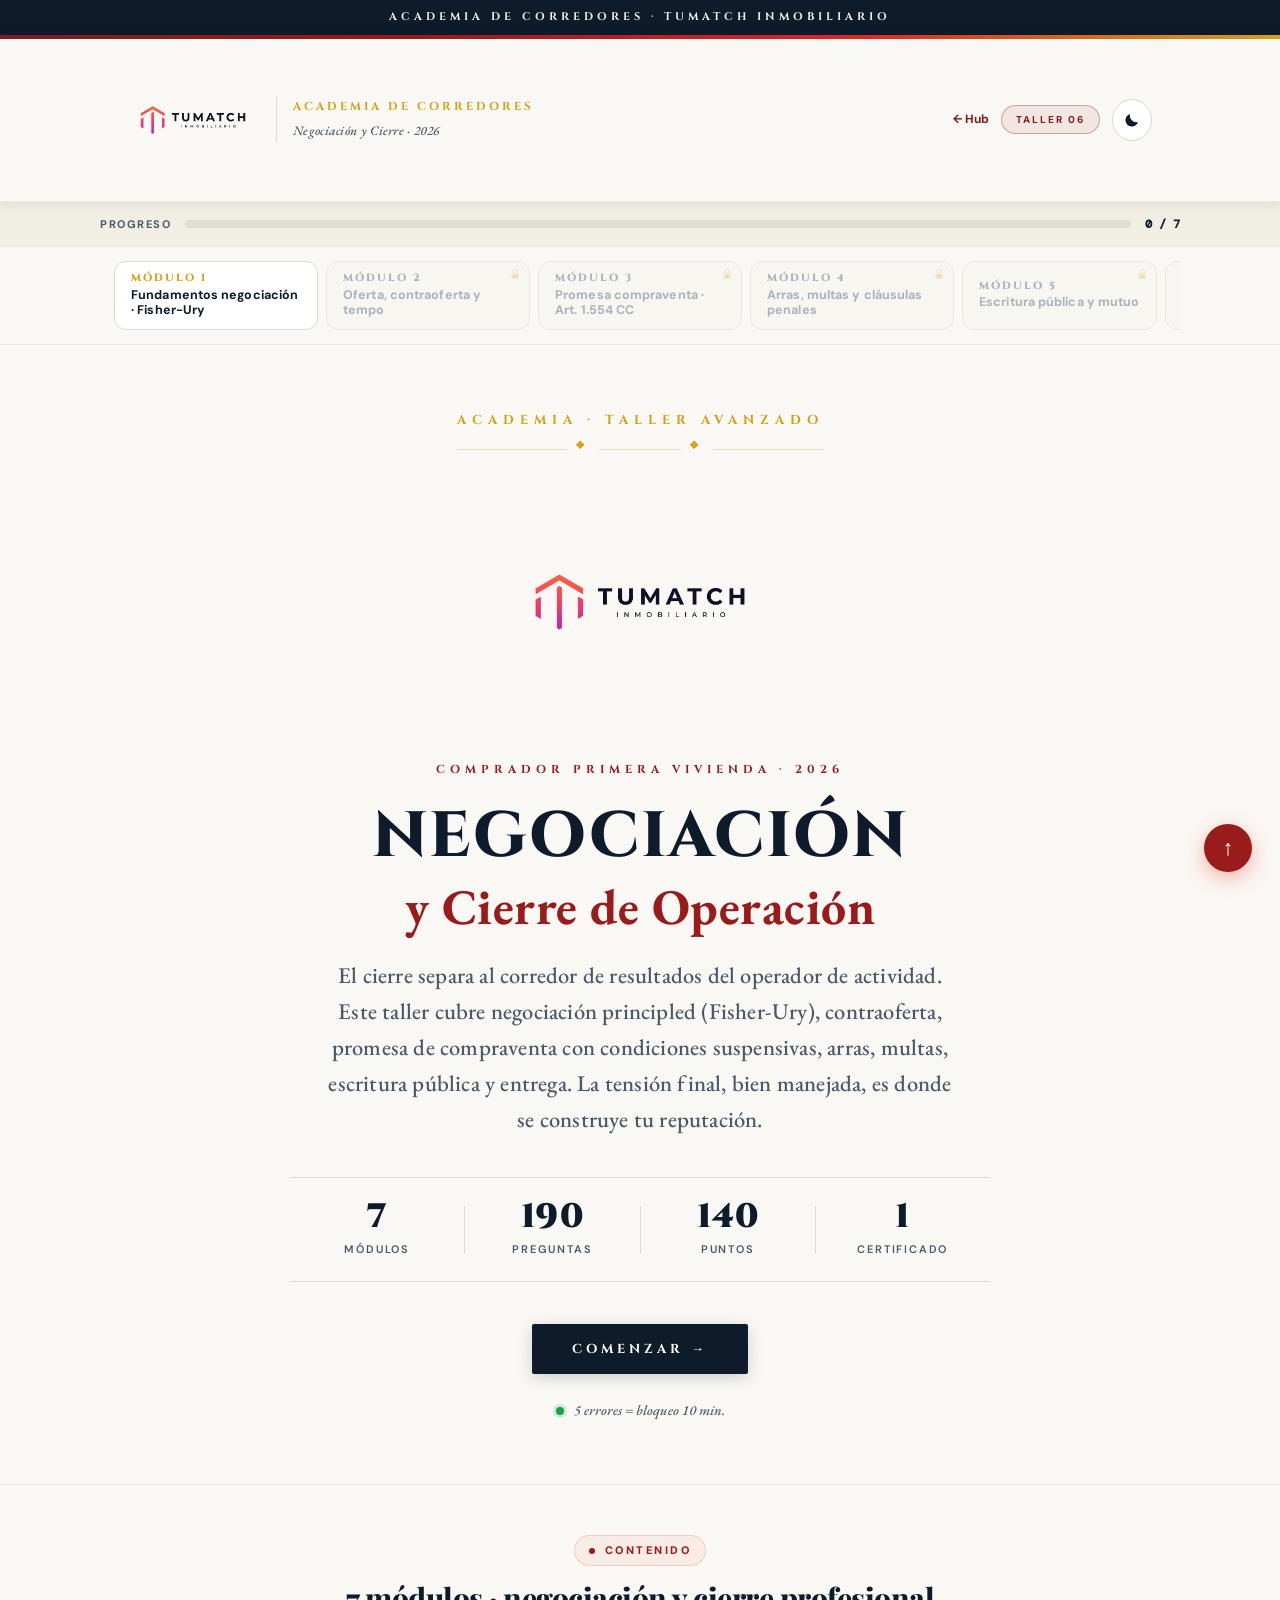
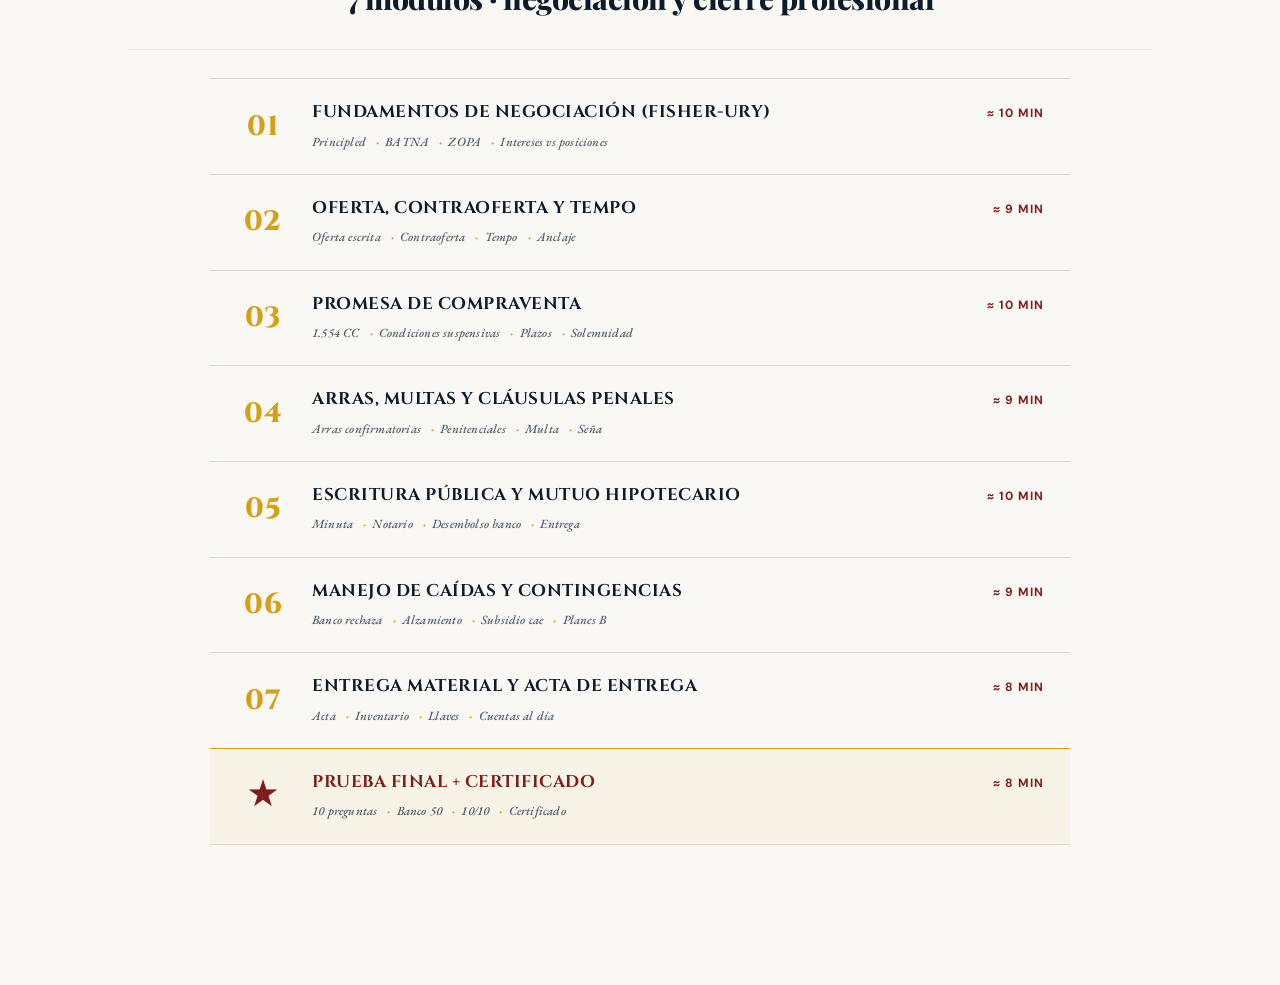
==== commit 7e4ee141: "Fix: meta theme-color en T06 y T07 (Safari iOS barra dark/light) Co-Authored-By: Claude Opus 4.7 (1M" ====
--- a/negociacion-cierre/index.html
+++ b/negociacion-cierre/index.html
@@ -7,6 +7,8 @@
 <link rel="preconnect" href="https://fonts.googleapis.com"><link rel="preconnect" href="https://fonts.gstatic.com" crossorigin>
 <link href="https://fonts.googleapis.com/css2?family=Cormorant+Garamond:ital,wght@0,500;0,600;0,700;1,500;1,700&family=Cinzel:wght@500;600;700;800;900&family=EB+Garamond:ital,wght@0,400;0,500;0,600;0,700;0,800;1,400;1,600;1,700&display=swap" rel="stylesheet">
 <link rel="stylesheet" href="../styles.css">
+<meta name="theme-color" content="#FAF8F4" media="(prefers-color-scheme: light)">
+<meta name="theme-color" content="#0E1621" media="(prefers-color-scheme: dark)">
 <script>(function(){ try{ var s = localStorage.getItem('tumatch_theme'); if (s === 'dark' || s === 'light') document.documentElement.setAttribute('data-theme', s); }catch(e){} })();</script>
 <style>
 :root{--coral:#991B1B;--coralDk:#7F1D1D;--pink:#B91C1C;--mag:#DC2626;--gold:#D4A017;--purple:#7F1D1D;--teal:#0EA5A0}
--- a/styles.css
+++ b/styles.css
@@ -1595,3 +1595,261 @@
   .tv-opt{padding:10px 12px}
   .tv-opt-reason{font-size:12.5px}
 }
+
+/* ==========================================================
+   AJUSTES UX v2 · Fuentes más grandes · Lockout box con mensaje
+   Botón siguiente módulo prominente · Review final · Responsive
+   ========================================================== */
+
+/* ------ Fuentes base: subir 1-2px manteniendo diseño ------ */
+body{font-size:16.5px;line-height:1.7}
+.sec-desc{font-size:17.5px !important;line-height:1.65 !important}
+.sec-h2{font-size:30px !important;line-height:1.25 !important}
+.hero-lead{font-size:clamp(18px, 2.1vw, 22.5px) !important;line-height:1.6 !important}
+.hero-title{font-size:clamp(40px, 6vw, 64px) !important;line-height:1.1 !important}
+.quiz-q-text{font-size:19px !important;line-height:1.55 !important;font-weight:600}
+.quiz-q-label{font-size:13px !important;letter-spacing:1.8px !important}
+.quiz-opt{font-size:16px !important;padding:16px 18px !important;line-height:1.5 !important}
+.quiz-opt .opt-letter{font-size:15px !important}
+.quiz-title{font-size:19px !important;line-height:1.3 !important}
+.quiz-sub{font-size:15px !important;line-height:1.55 !important}
+.barrio-table th{font-size:13.5px !important}
+.barrio-table td{font-size:15.5px !important;line-height:1.55 !important}
+.checklist li{font-size:16px !important;line-height:1.6 !important;padding:5px 0 !important}
+.tip-title{font-size:17px !important}
+.tip-text{font-size:15.5px !important;line-height:1.55 !important}
+.info-box .info-text{font-size:16px !important;line-height:1.6 !important}
+.prop-body-intro{font-size:14px !important}
+.prop-item strong{font-size:14px !important}
+.prop-item span{font-size:15px !important;line-height:1.55 !important}
+.quiz-feedback-title{font-size:16px !important;font-weight:800 !important}
+.qfb-correct{font-size:15.5px !important;line-height:1.6 !important;padding:14px 16px !important}
+.qfb-wrong-list{font-size:15px !important;line-height:1.6 !important}
+.qfb-wrong-item{font-size:14.5px !important;line-height:1.55 !important}
+.mod-t-title{font-size:17px !important}
+.mod-t-keys span{font-size:12.5px !important}
+.hub-card-title{font-size:23px !important;line-height:1.25 !important}
+.hub-card-sub{font-size:16.5px !important;line-height:1.6 !important}
+.final-test-intro h2{font-size:32px !important}
+.final-test-intro p{font-size:17px !important;line-height:1.6 !important}
+.gold-rule-title{font-size:17px !important}
+.gold-rule-text{font-size:15.5px !important;line-height:1.6 !important}
+.crm-msg h3{font-size:24px !important}
+.crm-msg p{font-size:17px !important;line-height:1.65 !important}
+
+/* ------ Botones grandes ------ */
+.btn-big{
+  padding:18px 34px !important;
+  font-size:17px !important;
+  font-weight:800 !important;
+  letter-spacing:.5px !important;
+  border-radius:12px !important;
+  box-shadow:0 6px 20px rgba(232,93,74,.25);
+  text-transform:none !important;
+}
+.btn-big:hover{transform:translateY(-2px);box-shadow:0 10px 30px rgba(232,93,74,.35)}
+.btn-small{font-size:13.5px !important;padding:9px 16px !important}
+
+/* ------ Lockout box ------ */
+.lockout-box{
+  background:linear-gradient(135deg, rgba(232,93,74,.08), rgba(232,48,122,.08));
+  border:2px solid rgba(232,93,74,.35);
+  border-radius:22px;
+  padding:44px 36px;
+  text-align:center;
+  margin:24px 0;
+  box-shadow:0 8px 32px rgba(13,27,42,.08);
+}
+[data-theme="dark"] .lockout-box{
+  background:linear-gradient(135deg, rgba(232,93,74,.14), rgba(232,48,122,.12));
+  border-color:rgba(232,93,74,.5);
+  box-shadow:0 8px 32px rgba(0,0,0,.35);
+}
+.lockout-icon{font-size:56px;margin-bottom:16px;display:block}
+.lockout-title{
+  font-family:'Cinzel',serif;
+  font-size:24px;
+  font-weight:800;
+  color:var(--ui-text);
+  margin-bottom:18px;
+  line-height:1.3;
+  letter-spacing:.5px;
+}
+.lockout-text{
+  font-family:'EB Garamond',serif;
+  font-size:18px;
+  font-style:italic;
+  color:var(--ui-text-soft);
+  line-height:1.65;
+  max-width:620px;
+  margin:0 auto 24px;
+}
+.lockout-timer{
+  font-family:'DM Mono','Cinzel',monospace;
+  font-size:64px;
+  font-weight:800;
+  color:var(--coral);
+  letter-spacing:3px;
+  margin:18px 0;
+  text-shadow:0 2px 12px rgba(232,93,74,.15);
+}
+[data-theme="dark"] .lockout-timer{color:#FF8A75;text-shadow:0 2px 16px rgba(255,138,117,.25)}
+.lockout-hint{
+  font-size:14.5px;
+  color:var(--ui-text-muted);
+  font-style:italic;
+  margin-top:14px;
+  max-width:540px;
+  margin-left:auto;margin-right:auto;
+}
+
+/* ------ Quiz done grande ------ */
+.quiz-done.quiz-done-big{padding:40px 30px}
+.quiz-done.quiz-done-big .quiz-done-icon{font-size:60px;display:block;margin-bottom:12px}
+.quiz-done.quiz-done-big .quiz-done-title{
+  font-family:'Cinzel',serif;
+  font-size:28px;
+  font-weight:800;
+  margin-bottom:14px;
+  line-height:1.2;
+}
+.quiz-done.quiz-done-big .quiz-score{margin:18px auto 18px;display:flex;flex-direction:column;align-items:center;gap:4px}
+.quiz-done.quiz-done-big .quiz-score-n{font-size:42px;font-weight:900;color:var(--coral);font-family:'Cinzel',serif;line-height:1}
+.quiz-done.quiz-done-big .quiz-score-lbl{font-size:14px;color:var(--ui-text-muted);letter-spacing:1px;text-transform:uppercase;font-weight:700}
+.quiz-done.quiz-done-big .quiz-done-text{
+  font-family:'EB Garamond',serif;
+  font-size:17.5px;
+  color:var(--ui-text-soft);
+  line-height:1.6;
+  max-width:540px;
+  margin:0 auto 24px;
+  font-style:italic;
+}
+.quiz-done.quiz-done-big .quiz-done-sub{margin-top:16px}
+
+/* ------ Wrong tracker ------ */
+.wrong-tracker{
+  background:rgba(232,93,74,.1);
+  border-left:4px solid var(--coral);
+  padding:14px 18px;
+  border-radius:10px;
+  font-size:15px;
+  color:var(--ui-text);
+  margin:14px 0 18px;
+  font-weight:600;
+}
+[data-theme="dark"] .wrong-tracker{background:rgba(232,93,74,.18)}
+.quiz-wrong-tally{
+  font-size:14.5px;
+  color:var(--coralDk);
+  margin:12px 0 14px;
+  font-weight:700;
+}
+[data-theme="dark"] .quiz-wrong-tally{color:#FFA896}
+
+/* ------ Prueba final ------ */
+.final-brief{
+  background:var(--ui-surface);
+  border:1.5px solid var(--ui-border-soft);
+  border-left:4px solid var(--coral);
+  padding:18px 22px;
+  border-radius:12px;
+  font-size:15.5px;
+  line-height:1.6;
+  color:var(--ui-text);
+  margin-bottom:20px;
+  font-family:'EB Garamond',serif;
+}
+.final-brief strong{font-family:'DM Sans',sans-serif;color:var(--coralDk);letter-spacing:.3px}
+[data-theme="dark"] .final-brief strong{color:#FF8A75}
+.quiz-gate-final{padding:28px !important;margin-top:22px !important}
+.quiz-q-label-final{color:var(--coral) !important;font-weight:800 !important;text-transform:uppercase}
+.quiz-q-label.ok{color:var(--green) !important}
+.quiz-q-label.ko{color:var(--red) !important}
+.quiz-q-text-final{font-size:18.5px !important;font-weight:600 !important;margin-bottom:20px !important}
+.final-submit-wrap{margin-top:32px;display:flex;justify-content:center}
+.final-actions{display:flex;gap:12px;justify-content:center;flex-wrap:wrap;margin-top:18px}
+.final-result-lead{
+  font-family:'EB Garamond',serif;
+  font-size:17px;
+  line-height:1.65;
+  color:var(--ui-text-soft);
+  max-width:600px;
+  margin:12px auto 18px;
+  font-style:italic;
+}
+.final-score-big{
+  font-family:'Cinzel',serif;
+  font-size:56px;
+  font-weight:900;
+  text-align:center;
+  margin:14px 0 10px;
+  letter-spacing:2px;
+  line-height:1;
+}
+.final-score-big.passed{color:var(--green)}
+.final-score-big.failed{color:var(--coral)}
+.review-correct{
+  background:rgba(22,163,74,.12);
+  border:1px solid rgba(22,163,74,.4);
+  border-radius:10px;
+  padding:14px 18px;
+  color:#166534;
+  margin:14px 0 8px;
+  font-size:15.5px;
+}
+[data-theme="dark"] .review-correct{background:rgba(22,163,74,.18);color:#6EE7A7}
+.review-yours{
+  background:rgba(220,38,38,.1);
+  border:1px solid rgba(220,38,38,.35);
+  border-radius:10px;
+  padding:14px 18px;
+  color:#991B1B;
+  margin-bottom:10px;
+  font-size:15.5px;
+}
+[data-theme="dark"] .review-yours{background:rgba(220,38,38,.2);color:#FCA5A5}
+
+/* ------ Mobile (<640px) ------ */
+@media(max-width:640px){
+  body{font-size:15.5px;line-height:1.65}
+  .sec-h2{font-size:24px !important;line-height:1.25 !important}
+  .sec-desc{font-size:16px !important}
+  .hero-title{font-size:clamp(32px,8vw,42px) !important}
+  .hero-lead{font-size:16px !important;line-height:1.55 !important}
+  .quiz-q-text{font-size:17px !important}
+  .quiz-opt{font-size:15px !important;padding:13px 14px !important}
+  .barrio-table th{font-size:12.5px !important}
+  .barrio-table td{font-size:14px !important}
+  .checklist li{font-size:14.5px !important}
+  .hub-card-title{font-size:20px !important}
+  .hub-card-sub{font-size:15px !important}
+  .lockout-box{padding:28px 20px}
+  .lockout-title{font-size:19px}
+  .lockout-text{font-size:15.5px}
+  .lockout-timer{font-size:44px;letter-spacing:2px}
+  .btn-big{padding:15px 24px !important;font-size:15px !important;width:100% !important;max-width:360px}
+  .quiz-done.quiz-done-big{padding:28px 18px}
+  .quiz-done.quiz-done-big .quiz-done-title{font-size:22px}
+  .quiz-done.quiz-done-big .quiz-score-n{font-size:34px}
+  .quiz-done.quiz-done-big .quiz-done-text{font-size:15.5px}
+  .final-brief{font-size:14px;padding:14px 16px}
+  .final-score-big{font-size:42px}
+  .final-result-lead{font-size:15px}
+  .final-actions{flex-direction:column;width:100%;align-items:stretch}
+  .final-actions .btn,.final-actions .btn-big{width:100%}
+  .info-box .info-text{font-size:14.5px !important}
+  .mod-t-title{font-size:15.5px !important}
+  .quiz-feedback-title{font-size:15px !important}
+  .qfb-correct,.qfb-wrong-list{font-size:14px !important}
+  .qfb-wrong-item{font-size:13.5px !important}
+}
+
+/* ------ Tablet (641-900px) ------ */
+@media(max-width:900px) and (min-width:641px){
+  body{font-size:16px}
+  .sec-h2{font-size:26px !important}
+  .quiz-q-text{font-size:18px !important}
+  .lockout-timer{font-size:54px}
+  .btn-big{padding:16px 28px !important;font-size:16px !important}
+}
